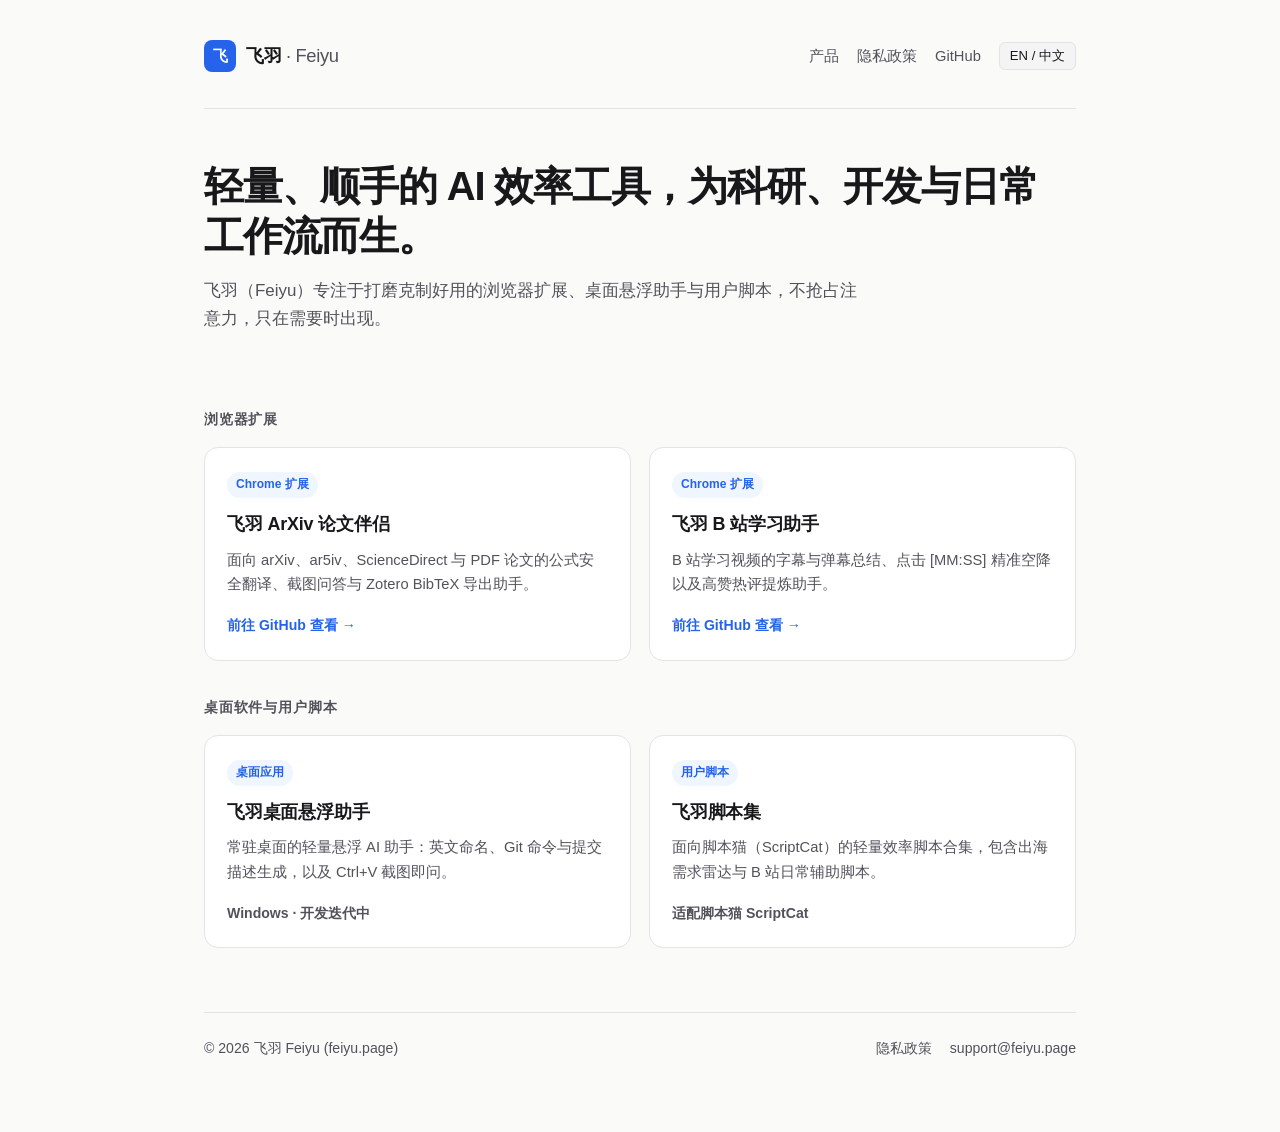
==== index.html @ f3a45995 "first commit" ====
<!DOCTYPE html>
<html lang="zh-CN">
<head>
  <meta charset="UTF-8" />
  <meta name="viewport" content="width=device-width, initial-scale=1.0" />
  <title>飞羽 Feiyu — 轻量 AI 效率工具、浏览器扩展与桌面助手</title>
  <meta name="description" content="飞羽（Feiyu）专注于构建轻量、顺手的浏览器扩展、用户脚本与桌面 AI 效率工具。" />
  <style>
    :root {
      --bg: #fafaf9;
      --surface: #ffffff;
      --text: #18181b;
      --muted: #52525b;
      --border: #e4e4e7;
      --accent: #2563eb;
      --accent-soft: #eff6ff;
      --tag-bg: #f4f4f5;
    }
    @media (prefers-color-scheme: dark) {
      :root {
        --bg: #09090b;
        --surface: #18181b;
        --text: #f4f4f5;
        --muted: #a1a1aa;
        --border: #27272a;
        --accent: #60a5fa;
        --accent-soft: #1e293b;
        --tag-bg: #27272a;
      }
    }
    * { box-sizing: border-box; margin: 0; padding: 0; }
    body {
      font-family: -apple-system, BlinkMacSystemFont, "Segoe UI", "PingFang SC", "Microsoft YaHei", sans-serif;
      background: var(--bg);
      color: var(--text);
      line-height: 1.65;
      -webkit-font-smoothing: antialiased;
    }
    .container {
      max-width: 920px;
      margin: 0 auto;
      padding: 40px 24px 72px;
    }
    header {
      display: flex;
      justify-content: space-between;
      align-items: center;
      padding-bottom: 36px;
      border-bottom: 1px solid var(--border);
    }
    .brand {
      display: flex;
      align-items: center;
      gap: 10px;
      font-weight: 700;
      font-size: 1.15rem;
      letter-spacing: -0.02em;
    }
    .brand-badge {
      display: inline-flex;
      align-items: center;
      justify-content: center;
      width: 32px;
      height: 32px;
      border-radius: 8px;
      background: var(--accent);
      color: #fff;
      font-size: 0.95rem;
    }
    nav {
      display: flex;
      align-items: center;
      gap: 18px;
      font-size: 0.92rem;
    }
    nav a {
      color: var(--muted);
      text-decoration: none;
    }
    nav a:hover { color: var(--text); }
    .lang-btn {
      background: var(--tag-bg);
      color: var(--text);
      border: 1px solid var(--border);
      border-radius: 6px;
      padding: 4px 10px;
      font-size: 0.82rem;
      cursor: pointer;
    }
    .hero {
      padding: 52px 0 40px;
    }
    .hero h1 {
      font-size: clamp(1.85rem, 4vw, 2.5rem);
      line-height: 1.25;
      letter-spacing: -0.03em;
      margin-bottom: 16px;
    }
    .hero p {
      font-size: 1.06rem;
      color: var(--muted);
      max-width: 660px;
    }
    .section-title {
      font-size: 0.85rem;
      letter-spacing: 0.06em;
      color: var(--muted);
      margin: 36px 0 16px;
      font-weight: 600;
    }
    .grid {
      display: grid;
      grid-template-columns: repeat(auto-fit, minmax(260px, 1fr));
      gap: 18px;
    }
    .card {
      background: var(--surface);
      border: 1px solid var(--border);
      border-radius: 14px;
      padding: 22px;
      display: flex;
      flex-direction: column;
      justify-content: space-between;
      transition: border-color 0.15s ease, transform 0.15s ease;
    }
    .card:hover {
      border-color: var(--accent);
      transform: translateY(-2px);
    }
    .tag {
      display: inline-block;
      font-size: 0.75rem;
      font-weight: 600;
      padding: 3px 9px;
      border-radius: 999px;
      background: var(--accent-soft);
      color: var(--accent);
      margin-bottom: 12px;
      width: fit-content;
    }
    .card h3 {
      font-size: 1.12rem;
      margin-bottom: 8px;
      letter-spacing: -0.01em;
    }
    .card p {
      font-size: 0.92rem;
      color: var(--muted);
      margin-bottom: 18px;
    }
    .card-link {
      font-size: 0.88rem;
      font-weight: 600;
      color: var(--accent);
      text-decoration: none;
    }
    .card-link:hover { text-decoration: underline; }
    footer {
      margin-top: 64px;
      padding-top: 24px;
      border-top: 1px solid var(--border);
      display: flex;
      flex-wrap: wrap;
      justify-content: space-between;
      gap: 12px;
      font-size: 0.88rem;
      color: var(--muted);
    }
    footer a {
      color: var(--muted);
      text-decoration: none;
    }
    footer a:hover { color: var(--text); }
    .footer-links { display: flex; gap: 18px; }
  </style>
</head>
<body>
  <div class="container">
    <header>
      <div class="brand">
        <span class="brand-badge">飞</span>
        <span>飞羽 <span style="font-weight:400; color:var(--muted);">· Feiyu</span></span>
      </div>
      <nav>
        <a href="#products" data-zh="产品" data-en="Products">产品</a>
        <a href="/privacy" data-zh="隐私政策" data-en="Privacy Policy">隐私政策</a>
        <a href="https://github.com/yangfei-c/feiyu-extensions" target="_blank" rel="noopener">GitHub</a>
        <button class="lang-btn" id="langToggle" type="button">EN / 中文</button>
      </nav>
    </header>

    <section class="hero">
      <h1 data-zh="轻量、顺手的 AI 效率工具，为科研、开发与日常工作流而生。"
          data-en="Lightweight AI tools built for focus, speed, and everyday workflows.">
        轻量、顺手的 AI 效率工具，为科研、开发与日常工作流而生。
      </h1>
      <p data-zh="飞羽（Feiyu）专注于打磨克制好用的浏览器扩展、桌面悬浮助手与用户脚本，不抢占注意力，只在需要时出现。"
         data-en="Feiyu builds practical browser extensions, desktop mini-copilots, and userscripts—designed to stay out of your way until the exact moment you need them.">
        飞羽（Feiyu）专注于打磨克制好用的浏览器扩展、桌面悬浮助手与用户脚本，不抢占注意力，只在需要时出现。
      </p>
    </section>

    <div id="products" class="section-title" data-zh="浏览器扩展" data-en="Browser Extensions">浏览器扩展</div>
    <div class="grid">
      <article class="card">
        <div>
          <span class="tag" data-zh="Chrome 扩展" data-en="Chrome Extension">Chrome 扩展</span>
          <h3 data-zh="飞羽 ArXiv 论文伴侣" data-en="Feiyu ArXiv Copilot">飞羽 ArXiv 论文伴侣</h3>
          <p data-zh="面向 arXiv、ar5iv、ScienceDirect 与 PDF 论文的公式安全翻译、截图问答与 Zotero BibTeX 导出助手。"
             data-en="Formula-safe translation, screenshot Q&amp;A, and Zotero BibTeX export for arXiv, ar5iv, ScienceDirect, and PDFs.">
            面向 arXiv、ar5iv、ScienceDirect 与 PDF 论文的公式安全翻译、截图问答与 Zotero BibTeX 导出助手。
          </p>
        </div>
        <a class="card-link" href="https://github.com/yangfei-c/feiyu-extensions" target="_blank" rel="noopener"
           data-zh="前往 GitHub 查看 →" data-en="View on GitHub →">前往 GitHub 查看 →</a>
      </article>

      <article class="card">
        <div>
          <span class="tag" data-zh="Chrome 扩展" data-en="Chrome Extension">Chrome 扩展</span>
          <h3 data-zh="飞羽 B 站学习助手" data-en="Feiyu Bilibili Copilot">飞羽 B 站学习助手</h3>
          <p data-zh="B 站学习视频的字幕与弹幕总结、点击 [MM:SS] 精准空降以及高赞热评提炼助手。"
             data-en="Instant subtitle &amp; danmaku summaries, clickable [MM:SS] timeline jumps, and hot comment highlights for Bilibili learning videos.">
            B 站学习视频的字幕与弹幕总结、点击 [MM:SS] 精准空降以及高赞热评提炼助手。
          </p>
        </div>
        <a class="card-link" href="https://github.com/yangfei-c/feiyu-extensions" target="_blank" rel="noopener"
           data-zh="前往 GitHub 查看 →" data-en="View on GitHub →">前往 GitHub 查看 →</a>
      </article>
    </div>

    <div class="section-title" data-zh="桌面软件与用户脚本" data-en="Desktop &amp; Userscripts">桌面软件与用户脚本</div>
    <div class="grid">
      <article class="card">
        <div>
          <span class="tag" data-zh="桌面应用" data-en="Desktop App">桌面应用</span>
          <h3 data-zh="飞羽桌面悬浮助手" data-en="Feiyu Desk Copilot">飞羽桌面悬浮助手</h3>
          <p data-zh="常驻桌面的轻量悬浮 AI 助手：英文命名、Git 命令与提交描述生成，以及 Ctrl+V 截图即问。"
             data-en="An always-on-top mini floating assistant for quick English naming, Git commands, commit messages, and Ctrl+V screenshot Q&amp;A.">
            常驻桌面的轻量悬浮 AI 助手：英文命名、Git 命令与提交描述生成，以及 Ctrl+V 截图即问。
          </p>
        </div>
        <span class="card-link" style="color:var(--muted);" data-zh="Windows · 开发迭代中" data-en="Windows · In active development">Windows · 开发迭代中</span>
      </article>

      <article class="card">
        <div>
          <span class="tag" data-zh="用户脚本" data-en="Userscripts">用户脚本</span>
          <h3 data-zh="飞羽脚本集" data-en="Feiyu Userscripts">飞羽脚本集</h3>
          <p data-zh="面向脚本猫（ScriptCat）的轻量效率脚本合集，包含出海需求雷达与 B 站日常辅助脚本。"
             data-en="Focused ScriptCat utilities including Feiyu Demand Radar for indie SaaS research and Bilibili daily helper scripts.">
            面向脚本猫（ScriptCat）的轻量效率脚本合集，包含出海需求雷达与 B 站日常辅助脚本。
          </p>
        </div>
        <span class="card-link" style="color:var(--muted);" data-zh="适配脚本猫 ScriptCat" data-en="ScriptCat Compatible">适配脚本猫 ScriptCat</span>
      </article>
    </div>

    <footer>
      <span>© 2026 飞羽 Feiyu (feiyu.page)</span>
      <div class="footer-links">
        <a href="/privacy" data-zh="隐私政策" data-en="Privacy Policy">隐私政策</a>
        <a href="mailto:support@feiyu.page">support@feiyu.page</a>
      </div>
    </footer>
  </div>

  <script>
    (function () {
      var btn = document.getElementById("langToggle");
      var lang = "zh";
      btn.addEventListener("click", function () {
        lang = lang === "zh" ? "en" : "zh";
        var els = document.querySelectorAll("[data-en][data-zh]");
        for (var i = 0; i < els.length; i++) {
          els[i].textContent = els[i].getAttribute("data-" + lang);
        }
      });
    })();
  </script>
</body>
</html>
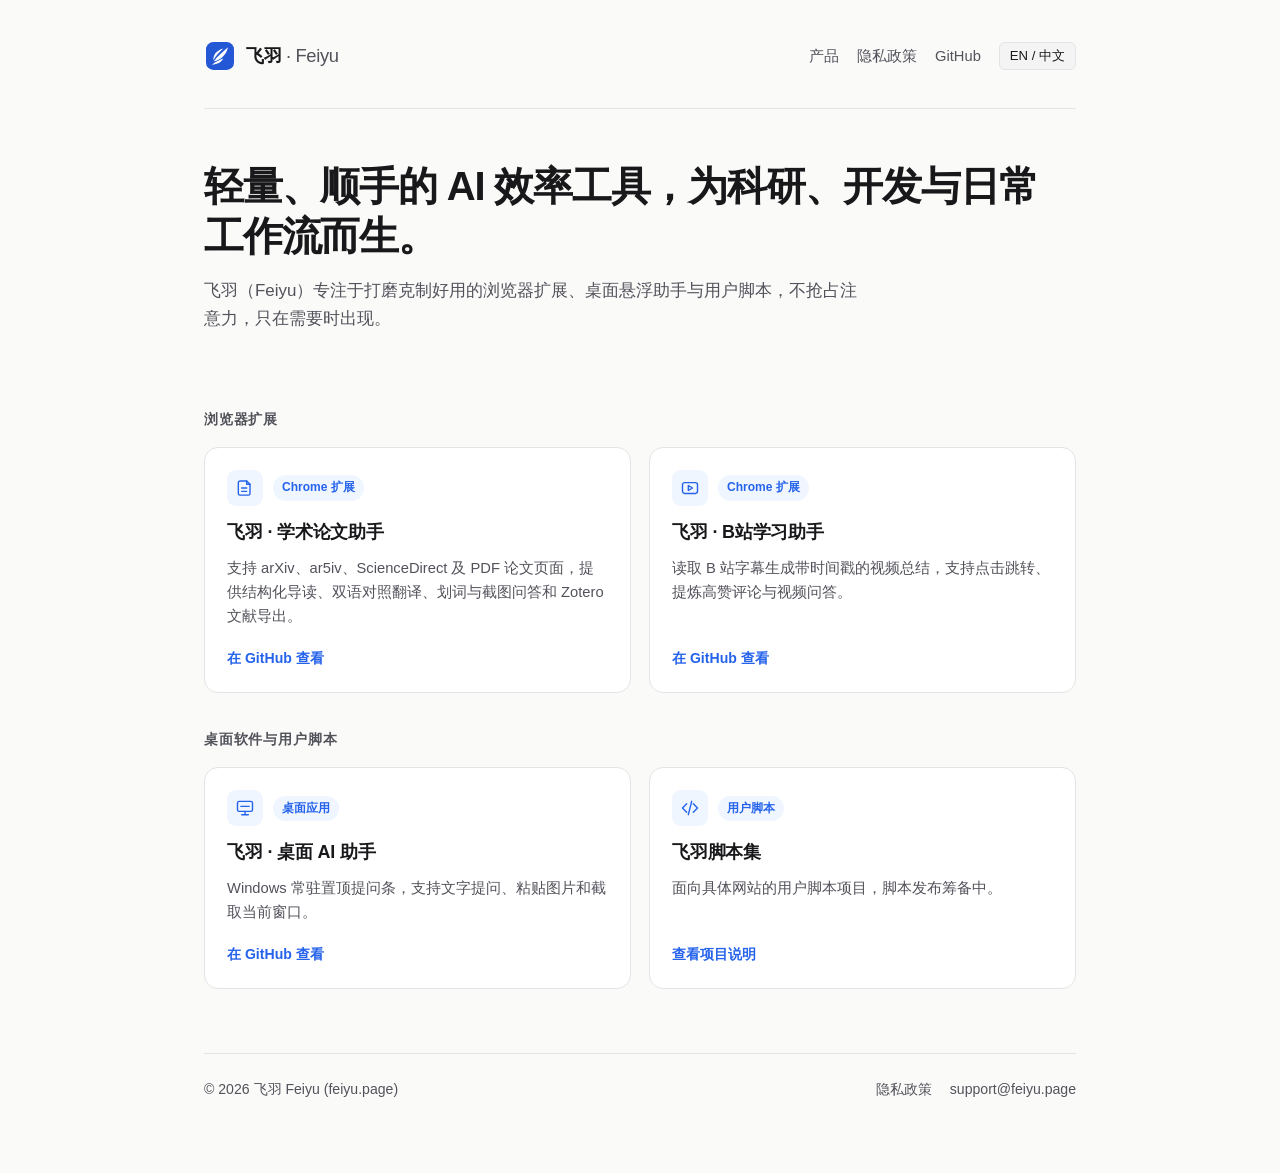
==== commit 80fa98a0: "feat: 更新飞羽官网图标与产品导航 新增适配浅色和深色标签页的羽翼图标和四个产品图标，统一产品名称与 GitHub 链接，保留静态站点与中英文切换。" ====
--- a/index.html
+++ b/index.html
@@ -3,6 +3,7 @@
 <head>
   <meta charset="UTF-8" />
   <meta name="viewport" content="width=device-width, initial-scale=1.0" />
+  <link rel="icon" type="image/svg+xml" href="/favicon.svg" />
   <title>飞羽 Feiyu — 轻量 AI 效率工具、浏览器扩展与桌面助手</title>
   <meta name="description" content="飞羽（Feiyu）专注于构建轻量、顺手的浏览器扩展、用户脚本与桌面 AI 效率工具。" />
   <style>
@@ -56,17 +57,7 @@
       font-size: 1.15rem;
       letter-spacing: -0.02em;
     }
-    .brand-badge {
-      display: inline-flex;
-      align-items: center;
-      justify-content: center;
-      width: 32px;
-      height: 32px;
-      border-radius: 8px;
-      background: var(--accent);
-      color: #fff;
-      font-size: 0.95rem;
-    }
+    .brand-icon { display: block; }
     nav {
       display: flex;
       align-items: center;
@@ -110,7 +101,7 @@
     }
     .grid {
       display: grid;
-      grid-template-columns: repeat(auto-fit, minmax(260px, 1fr));
+      grid-template-columns: repeat(auto-fit, minmax(min(100%, 260px), 1fr));
       gap: 18px;
     }
     .card {
@@ -126,6 +117,31 @@
     .card:hover {
       border-color: var(--accent);
       transform: translateY(-2px);
+    }
+    .card-meta {
+      display: flex;
+      align-items: center;
+      gap: 10px;
+      margin-bottom: 12px;
+    }
+    .card-icon {
+      display: grid;
+      place-items: center;
+      width: 36px;
+      height: 36px;
+      border-radius: 9px;
+      background: var(--accent-soft);
+      color: var(--accent);
+      flex: none;
+    }
+    .card-icon svg {
+      width: 20px;
+      height: 20px;
+      fill: none;
+      stroke: currentColor;
+      stroke-width: 1.7;
+      stroke-linecap: round;
+      stroke-linejoin: round;
     }
     .tag {
       display: inline-block;
@@ -135,8 +151,6 @@
       border-radius: 999px;
       background: var(--accent-soft);
       color: var(--accent);
-      margin-bottom: 12px;
-      width: fit-content;
     }
     .card h3 {
       font-size: 1.12rem;
@@ -171,20 +185,26 @@
       text-decoration: none;
     }
     footer a:hover { color: var(--text); }
-    .footer-links { display: flex; gap: 18px; }
+    .footer-links { display: flex; flex-wrap: wrap; gap: 12px 18px; }
+    @media (max-width: 600px) {
+      .container { padding: 28px 20px 48px; }
+      header { flex-wrap: wrap; gap: 16px; padding-bottom: 24px; }
+      nav { flex-wrap: wrap; gap: 12px 16px; }
+      .hero { padding: 36px 0 20px; }
+    }
   </style>
 </head>
 <body>
   <div class="container">
     <header>
       <div class="brand">
-        <span class="brand-badge">飞</span>
+        <img class="brand-icon" src="/favicon.svg" width="32" height="32" alt="" />
         <span>飞羽 <span style="font-weight:400; color:var(--muted);">· Feiyu</span></span>
       </div>
       <nav>
         <a href="#products" data-zh="产品" data-en="Products">产品</a>
         <a href="/privacy" data-zh="隐私政策" data-en="Privacy Policy">隐私政策</a>
-        <a href="https://github.com/yangfei-c/feiyu-extensions" target="_blank" rel="noopener">GitHub</a>
+        <a href="https://github.com/yangfei-c/feiyu-site" target="_blank" rel="noopener">GitHub</a>
         <button class="lang-btn" id="langToggle" type="button">EN / 中文</button>
       </nav>
     </header>
@@ -200,59 +220,92 @@
       </p>
     </section>
 
-    <div id="products" class="section-title" data-zh="浏览器扩展" data-en="Browser Extensions">浏览器扩展</div>
+    <h2 id="products" class="section-title" data-zh="浏览器扩展" data-en="Browser Extensions">浏览器扩展</h2>
     <div class="grid">
       <article class="card">
         <div>
-          <span class="tag" data-zh="Chrome 扩展" data-en="Chrome Extension">Chrome 扩展</span>
-          <h3 data-zh="飞羽 ArXiv 论文伴侣" data-en="Feiyu ArXiv Copilot">飞羽 ArXiv 论文伴侣</h3>
-          <p data-zh="面向 arXiv、ar5iv、ScienceDirect 与 PDF 论文的公式安全翻译、截图问答与 Zotero BibTeX 导出助手。"
-             data-en="Formula-safe translation, screenshot Q&amp;A, and Zotero BibTeX export for arXiv, ar5iv, ScienceDirect, and PDFs.">
-            面向 arXiv、ar5iv、ScienceDirect 与 PDF 论文的公式安全翻译、截图问答与 Zotero BibTeX 导出助手。
+          <div class="card-meta">
+            <span class="card-icon" aria-hidden="true">
+              <svg viewBox="0 0 24 24" focusable="false">
+                <path d="M6 3.5h8l4 4v11a2 2 0 0 1-2 2H6a2 2 0 0 1-2-2v-13a2 2 0 0 1 2-2Z" />
+                <path d="M14 3.5v4h4M8 12h6m-6 4h6" />
+              </svg>
+            </span>
+            <span class="tag" data-zh="Chrome 扩展" data-en="Chrome Extension">Chrome 扩展</span>
+          </div>
+          <h3 data-zh="飞羽 · 学术论文助手" data-en="Feiyu Paper Assistant">飞羽 · 学术论文助手</h3>
+          <p data-zh="支持 arXiv、ar5iv、ScienceDirect 及 PDF 论文页面，提供结构化导读、双语对照翻译、划词与截图问答和 Zotero 文献导出。"
+             data-en="Read papers on arXiv, ar5iv, ScienceDirect, and in PDF format with structured guides, bilingual translation, text and screenshot Q&amp;A, and BibTeX export for Zotero.">
+            支持 arXiv、ar5iv、ScienceDirect 及 PDF 论文页面，提供结构化导读、双语对照翻译、划词与截图问答和 Zotero 文献导出。
           </p>
         </div>
-        <a class="card-link" href="https://github.com/yangfei-c/feiyu-extensions" target="_blank" rel="noopener"
-           data-zh="前往 GitHub 查看 →" data-en="View on GitHub →">前往 GitHub 查看 →</a>
+        <a class="card-link" href="https://github.com/yangfei-c/feiyu-extensions/tree/main/feiyu-arxiv-copilot" target="_blank" rel="noopener"
+           data-zh="在 GitHub 查看" data-en="View on GitHub">在 GitHub 查看</a>
       </article>
 
       <article class="card">
         <div>
-          <span class="tag" data-zh="Chrome 扩展" data-en="Chrome Extension">Chrome 扩展</span>
-          <h3 data-zh="飞羽 B 站学习助手" data-en="Feiyu Bilibili Copilot">飞羽 B 站学习助手</h3>
-          <p data-zh="B 站学习视频的字幕与弹幕总结、点击 [MM:SS] 精准空降以及高赞热评提炼助手。"
-             data-en="Instant subtitle &amp; danmaku summaries, clickable [MM:SS] timeline jumps, and hot comment highlights for Bilibili learning videos.">
-            B 站学习视频的字幕与弹幕总结、点击 [MM:SS] 精准空降以及高赞热评提炼助手。
+          <div class="card-meta">
+            <span class="card-icon" aria-hidden="true">
+              <svg viewBox="0 0 24 24" focusable="false">
+                <rect x="3" y="5.5" width="18" height="13" rx="2.5" />
+                <path d="m10 9 5 3-5 3V9Z" />
+              </svg>
+            </span>
+            <span class="tag" data-zh="Chrome 扩展" data-en="Chrome Extension">Chrome 扩展</span>
+          </div>
+          <h3 data-zh="飞羽 · B站学习助手" data-en="Feiyu Bilibili Study Assistant">飞羽 · B站学习助手</h3>
+          <p data-zh="读取 B 站字幕生成带时间戳的视频总结，支持点击跳转、提炼高赞评论与视频问答。"
+             data-en="Summarize Bilibili videos from subtitles, jump to clickable timestamps, highlight top comments, and ask questions about the video.">
+            读取 B 站字幕生成带时间戳的视频总结，支持点击跳转、提炼高赞评论与视频问答。
           </p>
         </div>
-        <a class="card-link" href="https://github.com/yangfei-c/feiyu-extensions" target="_blank" rel="noopener"
-           data-zh="前往 GitHub 查看 →" data-en="View on GitHub →">前往 GitHub 查看 →</a>
+        <a class="card-link" href="https://github.com/yangfei-c/feiyu-extensions/tree/main/feiyu-bilibili-copilot" target="_blank" rel="noopener"
+           data-zh="在 GitHub 查看" data-en="View on GitHub">在 GitHub 查看</a>
       </article>
     </div>
 
-    <div class="section-title" data-zh="桌面软件与用户脚本" data-en="Desktop &amp; Userscripts">桌面软件与用户脚本</div>
+    <h2 class="section-title" data-zh="桌面软件与用户脚本" data-en="Desktop &amp; Userscripts">桌面软件与用户脚本</h2>
     <div class="grid">
       <article class="card">
         <div>
-          <span class="tag" data-zh="桌面应用" data-en="Desktop App">桌面应用</span>
-          <h3 data-zh="飞羽桌面悬浮助手" data-en="Feiyu Desk Copilot">飞羽桌面悬浮助手</h3>
-          <p data-zh="常驻桌面的轻量悬浮 AI 助手：英文命名、Git 命令与提交描述生成，以及 Ctrl+V 截图即问。"
-             data-en="An always-on-top mini floating assistant for quick English naming, Git commands, commit messages, and Ctrl+V screenshot Q&amp;A.">
-            常驻桌面的轻量悬浮 AI 助手：英文命名、Git 命令与提交描述生成，以及 Ctrl+V 截图即问。
+          <div class="card-meta">
+            <span class="card-icon" aria-hidden="true">
+              <svg viewBox="0 0 24 24" focusable="false">
+                <rect x="3" y="4" width="18" height="12" rx="2" />
+                <path d="M8 20h8m-4-4v4M7 10h10" />
+              </svg>
+            </span>
+            <span class="tag" data-zh="桌面应用" data-en="Desktop App">桌面应用</span>
+          </div>
+          <h3 data-zh="飞羽 · 桌面 AI 助手" data-en="Feiyu Desktop AI Assistant">飞羽 · 桌面 AI 助手</h3>
+          <p data-zh="Windows 常驻置顶提问条，支持文字提问、粘贴图片和截取当前窗口。"
+             data-en="An always-on-top Windows prompt bar for text questions, pasted images, and window screenshots.">
+            Windows 常驻置顶提问条，支持文字提问、粘贴图片和截取当前窗口。
           </p>
         </div>
-        <span class="card-link" style="color:var(--muted);" data-zh="Windows · 开发迭代中" data-en="Windows · In active development">Windows · 开发迭代中</span>
+        <a class="card-link" href="https://github.com/yangfei-c/feiyu-desktop" target="_blank" rel="noopener"
+           data-zh="在 GitHub 查看" data-en="View on GitHub">在 GitHub 查看</a>
       </article>
 
       <article class="card">
         <div>
-          <span class="tag" data-zh="用户脚本" data-en="Userscripts">用户脚本</span>
+          <div class="card-meta">
+            <span class="card-icon" aria-hidden="true">
+              <svg viewBox="0 0 24 24" focusable="false">
+                <path d="m8 7-5 5 5 5m8-10 5 5-5 5m-2-13-4 16" />
+              </svg>
+            </span>
+            <span class="tag" data-zh="用户脚本" data-en="Userscripts">用户脚本</span>
+          </div>
           <h3 data-zh="飞羽脚本集" data-en="Feiyu Userscripts">飞羽脚本集</h3>
-          <p data-zh="面向脚本猫（ScriptCat）的轻量效率脚本合集，包含出海需求雷达与 B 站日常辅助脚本。"
-             data-en="Focused ScriptCat utilities including Feiyu Demand Radar for indie SaaS research and Bilibili daily helper scripts.">
-            面向脚本猫（ScriptCat）的轻量效率脚本合集，包含出海需求雷达与 B 站日常辅助脚本。
+          <p data-zh="面向具体网站的用户脚本项目，脚本发布筹备中。"
+             data-en="A userscript project for site-specific utilities. Scripts are in preparation.">
+            面向具体网站的用户脚本项目，脚本发布筹备中。
           </p>
         </div>
-        <span class="card-link" style="color:var(--muted);" data-zh="适配脚本猫 ScriptCat" data-en="ScriptCat Compatible">适配脚本猫 ScriptCat</span>
+        <a class="card-link" href="https://github.com/yangfei-c/feiyu-userscripts" target="_blank" rel="noopener"
+           data-zh="查看项目说明" data-en="View project overview">查看项目说明</a>
       </article>
     </div>
 
@@ -271,6 +324,7 @@
       var lang = "zh";
       btn.addEventListener("click", function () {
         lang = lang === "zh" ? "en" : "zh";
+        document.documentElement.lang = lang === "zh" ? "zh-CN" : "en";
         var els = document.querySelectorAll("[data-en][data-zh]");
         for (var i = 0; i < els.length; i++) {
           els[i].textContent = els[i].getAttribute("data-" + lang);
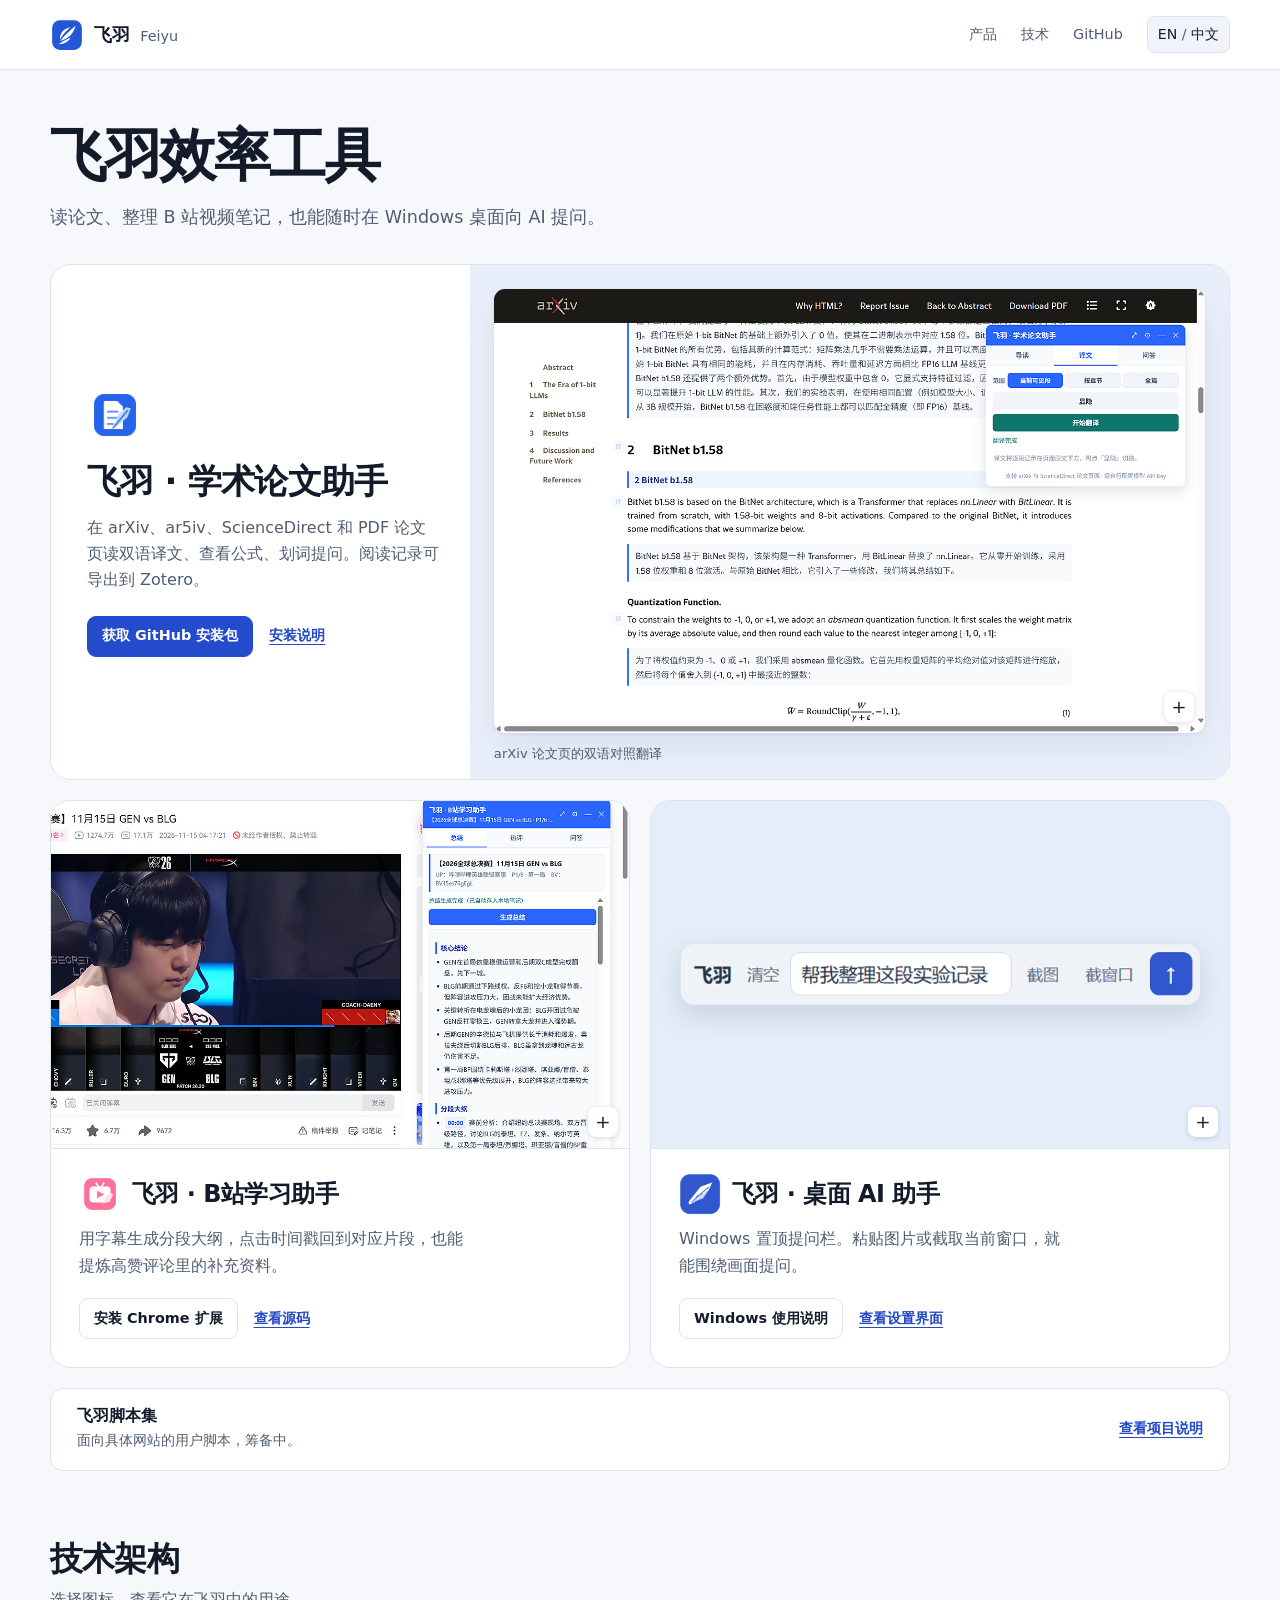
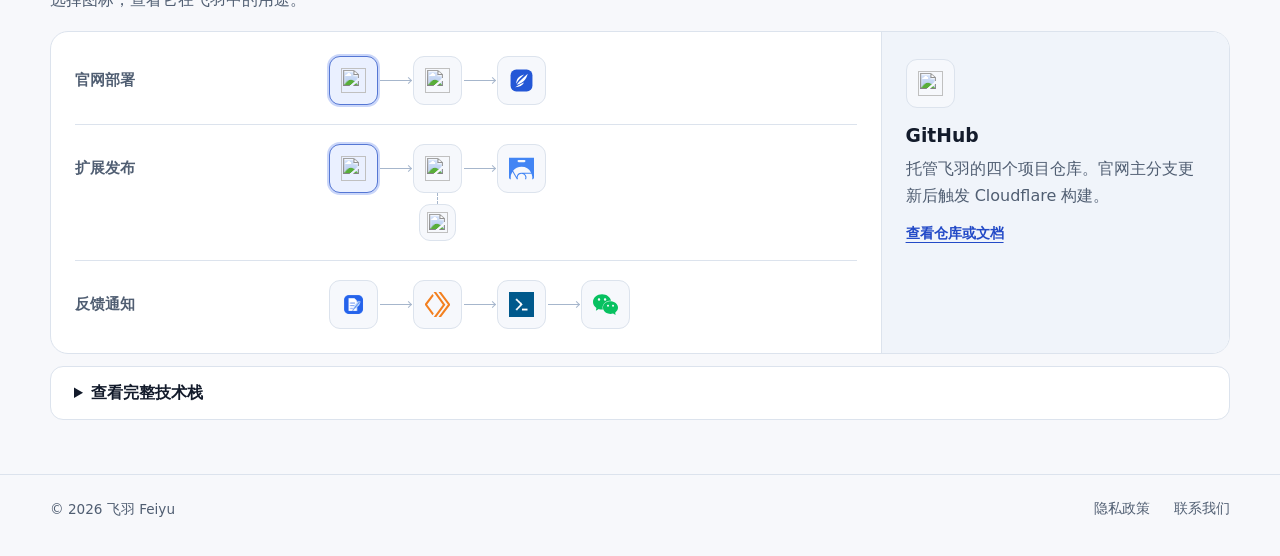
==== commit cfdbce65: "feat: 重设计飞羽首页与互动技术图 以真实产品图标与实拍截图展示论文、B 站和桌面助手，提供大图预览及核实后的安装与项目入口。用品牌图标交代官网部署、扩展发布和反馈通知，并保留中英切换及深浅色适配" ====
--- a/index.html
+++ b/index.html
@@ -1,336 +1,184 @@
-<!DOCTYPE html>
+<!doctype html>
 <html lang="zh-CN">
 <head>
-  <meta charset="UTF-8" />
-  <meta name="viewport" content="width=device-width, initial-scale=1.0" />
-  <link rel="icon" type="image/svg+xml" href="/favicon.svg" />
-  <title>飞羽 Feiyu — 轻量 AI 效率工具、浏览器扩展与桌面助手</title>
-  <meta name="description" content="飞羽（Feiyu）专注于构建轻量、顺手的浏览器扩展、用户脚本与桌面 AI 效率工具。" />
-  <style>
-    :root {
-      --bg: #fafaf9;
-      --surface: #ffffff;
-      --text: #18181b;
-      --muted: #52525b;
-      --border: #e4e4e7;
-      --accent: #2563eb;
-      --accent-soft: #eff6ff;
-      --tag-bg: #f4f4f5;
-    }
-    @media (prefers-color-scheme: dark) {
-      :root {
-        --bg: #09090b;
-        --surface: #18181b;
-        --text: #f4f4f5;
-        --muted: #a1a1aa;
-        --border: #27272a;
-        --accent: #60a5fa;
-        --accent-soft: #1e293b;
-        --tag-bg: #27272a;
-      }
-    }
-    * { box-sizing: border-box; margin: 0; padding: 0; }
-    body {
-      font-family: -apple-system, BlinkMacSystemFont, "Segoe UI", "PingFang SC", "Microsoft YaHei", sans-serif;
-      background: var(--bg);
-      color: var(--text);
-      line-height: 1.65;
-      -webkit-font-smoothing: antialiased;
-    }
-    .container {
-      max-width: 920px;
-      margin: 0 auto;
-      padding: 40px 24px 72px;
-    }
-    header {
-      display: flex;
-      justify-content: space-between;
-      align-items: center;
-      padding-bottom: 36px;
-      border-bottom: 1px solid var(--border);
-    }
-    .brand {
-      display: flex;
-      align-items: center;
-      gap: 10px;
-      font-weight: 700;
-      font-size: 1.15rem;
-      letter-spacing: -0.02em;
-    }
-    .brand-icon { display: block; }
-    nav {
-      display: flex;
-      align-items: center;
-      gap: 18px;
-      font-size: 0.92rem;
-    }
-    nav a {
-      color: var(--muted);
-      text-decoration: none;
-    }
-    nav a:hover { color: var(--text); }
-    .lang-btn {
-      background: var(--tag-bg);
-      color: var(--text);
-      border: 1px solid var(--border);
-      border-radius: 6px;
-      padding: 4px 10px;
-      font-size: 0.82rem;
-      cursor: pointer;
-    }
-    .hero {
-      padding: 52px 0 40px;
-    }
-    .hero h1 {
-      font-size: clamp(1.85rem, 4vw, 2.5rem);
-      line-height: 1.25;
-      letter-spacing: -0.03em;
-      margin-bottom: 16px;
-    }
-    .hero p {
-      font-size: 1.06rem;
-      color: var(--muted);
-      max-width: 660px;
-    }
-    .section-title {
-      font-size: 0.85rem;
-      letter-spacing: 0.06em;
-      color: var(--muted);
-      margin: 36px 0 16px;
-      font-weight: 600;
-    }
-    .grid {
-      display: grid;
-      grid-template-columns: repeat(auto-fit, minmax(min(100%, 260px), 1fr));
-      gap: 18px;
-    }
-    .card {
-      background: var(--surface);
-      border: 1px solid var(--border);
-      border-radius: 14px;
-      padding: 22px;
-      display: flex;
-      flex-direction: column;
-      justify-content: space-between;
-      transition: border-color 0.15s ease, transform 0.15s ease;
-    }
-    .card:hover {
-      border-color: var(--accent);
-      transform: translateY(-2px);
-    }
-    .card-meta {
-      display: flex;
-      align-items: center;
-      gap: 10px;
-      margin-bottom: 12px;
-    }
-    .card-icon {
-      display: grid;
-      place-items: center;
-      width: 36px;
-      height: 36px;
-      border-radius: 9px;
-      background: var(--accent-soft);
-      color: var(--accent);
-      flex: none;
-    }
-    .card-icon svg {
-      width: 20px;
-      height: 20px;
-      fill: none;
-      stroke: currentColor;
-      stroke-width: 1.7;
-      stroke-linecap: round;
-      stroke-linejoin: round;
-    }
-    .tag {
-      display: inline-block;
-      font-size: 0.75rem;
-      font-weight: 600;
-      padding: 3px 9px;
-      border-radius: 999px;
-      background: var(--accent-soft);
-      color: var(--accent);
-    }
-    .card h3 {
-      font-size: 1.12rem;
-      margin-bottom: 8px;
-      letter-spacing: -0.01em;
-    }
-    .card p {
-      font-size: 0.92rem;
-      color: var(--muted);
-      margin-bottom: 18px;
-    }
-    .card-link {
-      font-size: 0.88rem;
-      font-weight: 600;
-      color: var(--accent);
-      text-decoration: none;
-    }
-    .card-link:hover { text-decoration: underline; }
-    footer {
-      margin-top: 64px;
-      padding-top: 24px;
-      border-top: 1px solid var(--border);
-      display: flex;
-      flex-wrap: wrap;
-      justify-content: space-between;
-      gap: 12px;
-      font-size: 0.88rem;
-      color: var(--muted);
-    }
-    footer a {
-      color: var(--muted);
-      text-decoration: none;
-    }
-    footer a:hover { color: var(--text); }
-    .footer-links { display: flex; flex-wrap: wrap; gap: 12px 18px; }
-    @media (max-width: 600px) {
-      .container { padding: 28px 20px 48px; }
-      header { flex-wrap: wrap; gap: 16px; padding-bottom: 24px; }
-      nav { flex-wrap: wrap; gap: 12px 16px; }
-      .hero { padding: 36px 0 20px; }
-    }
-  </style>
+  <meta charset="utf-8">
+  <meta name="viewport" content="width=device-width, initial-scale=1">
+  <meta name="description" content="飞羽为论文阅读、B 站学习和 Windows 桌面提供轻量 AI 工具。">
+  <link rel="icon" type="image/svg+xml" href="/favicon.svg">
+  <link rel="stylesheet" href="/site.css">
+  <script src="/site.js" defer></script>
+  <title>飞羽 Feiyu · 论文阅读、B 站学习与桌面 AI 助手</title>
 </head>
 <body>
-  <div class="container">
-    <header>
-      <div class="brand">
-        <img class="brand-icon" src="/favicon.svg" width="32" height="32" alt="" />
-        <span>飞羽 <span style="font-weight:400; color:var(--muted);">· Feiyu</span></span>
-      </div>
-      <nav>
-        <a href="#products" data-zh="产品" data-en="Products">产品</a>
-        <a href="/privacy" data-zh="隐私政策" data-en="Privacy Policy">隐私政策</a>
-        <a href="https://github.com/yangfei-c/feiyu-site" target="_blank" rel="noopener">GitHub</a>
-        <button class="lang-btn" id="langToggle" type="button">EN / 中文</button>
+  <header class="site-header">
+    <div class="shell header-inner">
+      <a class="brand" href="/" aria-label="飞羽 Feiyu">
+        <img src="/favicon.svg" width="34" height="34" alt="">
+        <span>飞羽 <span class="brand-latin">Feiyu</span></span>
+      </a>
+      <nav aria-label="主导航" data-en-label="Main navigation">
+        <a href="#products" data-en="Products">产品</a>
+        <a href="#technology" data-en="Technology">技术</a>
+        <a class="header-github" href="https://github.com/yangfei-c/feiyu-site">GitHub</a>
+        <button class="language" type="button" id="language" aria-label="Switch to English" hidden>EN <span aria-hidden="true">/</span> 中文</button>
       </nav>
-    </header>
+    </div>
+  </header>
 
-    <section class="hero">
-      <h1 data-zh="轻量、顺手的 AI 效率工具，为科研、开发与日常工作流而生。"
-          data-en="Lightweight AI tools built for focus, speed, and everyday workflows.">
-        轻量、顺手的 AI 效率工具，为科研、开发与日常工作流而生。
-      </h1>
-      <p data-zh="飞羽（Feiyu）专注于打磨克制好用的浏览器扩展、桌面悬浮助手与用户脚本，不抢占注意力，只在需要时出现。"
-         data-en="Feiyu builds practical browser extensions, desktop mini-copilots, and userscripts—designed to stay out of your way until the exact moment you need them.">
-        飞羽（Feiyu）专注于打磨克制好用的浏览器扩展、桌面悬浮助手与用户脚本，不抢占注意力，只在需要时出现。
-      </p>
+  <main class="shell">
+    <section class="intro" aria-labelledby="hero-title">
+      <h1 id="hero-title" data-en="Feiyu productivity tools">飞羽效率工具</h1>
+      <p data-en="Read papers, take notes on Bilibili, and ask AI from your Windows desktop.">读论文、整理 B 站视频笔记，也能随时在 Windows 桌面向 AI 提问。</p>
     </section>
 
-    <h2 id="products" class="section-title" data-zh="浏览器扩展" data-en="Browser Extensions">浏览器扩展</h2>
-    <div class="grid">
-      <article class="card">
-        <div>
-          <div class="card-meta">
-            <span class="card-icon" aria-hidden="true">
-              <svg viewBox="0 0 24 24" focusable="false">
-                <path d="M6 3.5h8l4 4v11a2 2 0 0 1-2 2H6a2 2 0 0 1-2-2v-13a2 2 0 0 1 2-2Z" />
-                <path d="M14 3.5v4h4M8 12h6m-6 4h6" />
-              </svg>
-            </span>
-            <span class="tag" data-zh="Chrome 扩展" data-en="Chrome Extension">Chrome 扩展</span>
+    <section class="products" id="products" aria-label="飞羽产品" data-en-label="Feiyu products">
+      <article class="product featured">
+        <div class="product-copy">
+          <img class="product-icon" src="/assets/products/paper-icon.png" width="56" height="56" alt="">
+          <h2 data-en="Feiyu Paper Assistant">飞羽 · 学术论文助手</h2>
+          <p data-en="Read papers on arXiv, ar5iv, and ScienceDirect with bilingual text, intact equations, and an AI side panel. Export references to Zotero.">在 arXiv、ar5iv、ScienceDirect 和 PDF 论文页读双语译文、查看公式、划词提问。阅读记录可导出到 Zotero。</p>
+          <div class="actions">
+            <a class="button button-primary" href="https://github.com/yangfei-c/feiyu-extensions/releases/tag/v2.3.0" data-en="Get the GitHub release">获取 GitHub 安装包</a>
+            <a class="text-link" href="https://github.com/yangfei-c/feiyu-extensions/tree/main/feiyu-arxiv-copilot#本地手动安装" data-en="Installation guide">安装说明</a>
           </div>
-          <h3 data-zh="飞羽 · 学术论文助手" data-en="Feiyu Paper Assistant">飞羽 · 学术论文助手</h3>
-          <p data-zh="支持 arXiv、ar5iv、ScienceDirect 及 PDF 论文页面，提供结构化导读、双语对照翻译、划词与截图问答和 Zotero 文献导出。"
-             data-en="Read papers on arXiv, ar5iv, ScienceDirect, and in PDF format with structured guides, bilingual translation, text and screenshot Q&amp;A, and BibTeX export for Zotero.">
-            支持 arXiv、ar5iv、ScienceDirect 及 PDF 论文页面，提供结构化导读、双语对照翻译、划词与截图问答和 Zotero 文献导出。
-          </p>
         </div>
-        <a class="card-link" href="https://github.com/yangfei-c/feiyu-extensions/tree/main/feiyu-arxiv-copilot" target="_blank" rel="noopener"
-           data-zh="在 GitHub 查看" data-en="View on GitHub">在 GitHub 查看</a>
+        <figure class="featured-demo">
+          <a class="preview paper-preview" href="/assets/products/paper-translation.jpg" data-preview="paper" aria-label="放大论文双语翻译截图" data-en-label="Enlarge the bilingual paper screenshot">
+            <img src="/assets/products/paper-translation.jpg" width="1280" height="800" fetchpriority="high" alt="arXiv 论文中的英文原文、中文译文、公式和飞羽论文助手侧栏" data-en-alt="English text, Chinese translation, equations, and the Feiyu panel on an arXiv paper">
+            <span class="zoom" aria-hidden="true">+</span>
+          </a>
+          <figcaption data-en="Bilingual translation on an arXiv paper">arXiv 论文页的双语对照翻译</figcaption>
+        </figure>
       </article>
 
-      <article class="card">
+      <div class="product-grid">
+        <article class="product secondary">
+          <a class="preview video-preview" href="/assets/products/bilibili-summary.jpg" data-preview="video" aria-label="放大 B 站视频总结截图" data-en-label="Enlarge the Bilibili video summary screenshot">
+            <img src="/assets/products/bilibili-summary.jpg" width="1280" height="800" loading="lazy" alt="B 站视频旁的飞羽总结面板，显示核心结论和带时间戳的分段大纲" data-en-alt="Feiyu beside a Bilibili video, showing key takeaways and a timestamped outline">
+            <span class="zoom" aria-hidden="true">+</span>
+          </a>
+          <div class="product-copy">
+            <div class="product-heading">
+              <img class="product-icon" src="/assets/products/bilibili-icon.png" width="42" height="42" alt="">
+              <h2 data-en="Feiyu Bilibili Study Assistant">飞羽 · B站学习助手</h2>
+            </div>
+            <p data-en="Summarize video subtitles, jump to moments by timestamp, and find useful notes in top comments.">用字幕生成分段大纲，点击时间戳回到对应片段，也能提炼高赞评论里的补充资料。</p>
+            <div class="actions">
+              <a class="button" href="https://chromewebstore.google.com/detail/jechfdjofhjjkofiekmdhnkjjkcnjgge" data-en="Add to Chrome">安装 Chrome 扩展</a>
+              <a class="text-link" href="https://github.com/yangfei-c/feiyu-extensions/tree/main/feiyu-bilibili-copilot" data-en="Source code">查看源码</a>
+            </div>
+          </div>
+        </article>
+
+        <article class="product secondary">
+          <a class="preview desktop-preview" href="/assets/products/desktop-composer.png" data-preview="desktop" aria-label="放大桌面悬浮提问栏截图" data-en-label="Enlarge the desktop prompt bar screenshot">
+            <img src="/assets/products/desktop-composer.png" width="685" height="83" loading="lazy" alt="飞羽桌面悬浮提问栏，显示提问输入框、截图与截窗口按钮" data-en-alt="Feiyu floating prompt bar with a question field and screenshot controls">
+            <span class="zoom" aria-hidden="true">+</span>
+          </a>
+          <div class="product-copy">
+            <div class="product-heading">
+              <img class="product-icon" src="/assets/products/desktop-icon.png" width="42" height="42" alt="">
+              <h2 data-en="Feiyu Desktop AI Assistant">飞羽 · 桌面 AI 助手</h2>
+            </div>
+            <p data-en="An always-on-top Windows prompt bar. Paste an image or capture the current window to ask about it.">Windows 置顶提问栏。粘贴图片或截取当前窗口，就能围绕画面提问。</p>
+            <div class="actions">
+              <a class="button" href="https://github.com/yangfei-c/feiyu-desktop#启动和打包" data-en="Windows setup">Windows 使用说明</a>
+              <a class="text-link" href="/assets/products/desktop-settings.png" data-preview="settings" data-en="View settings">查看设置界面</a>
+            </div>
+          </div>
+        </article>
+      </div>
+
+      <article class="script-note">
         <div>
-          <div class="card-meta">
-            <span class="card-icon" aria-hidden="true">
-              <svg viewBox="0 0 24 24" focusable="false">
-                <rect x="3" y="5.5" width="18" height="13" rx="2.5" />
-                <path d="m10 9 5 3-5 3V9Z" />
-              </svg>
-            </span>
-            <span class="tag" data-zh="Chrome 扩展" data-en="Chrome Extension">Chrome 扩展</span>
+          <h2 data-en="Feiyu Userscripts">飞羽脚本集</h2>
+          <p data-en="Site-specific utilities in preparation.">面向具体网站的用户脚本，筹备中。</p>
+        </div>
+        <a class="text-link" href="https://github.com/yangfei-c/feiyu-userscripts" data-en="Project overview">查看项目说明</a>
+      </article>
+    </section>
+
+    <section class="technology" id="technology" aria-labelledby="technology-title">
+      <div class="section-heading">
+        <h2 id="technology-title" data-en="Technical architecture">技术架构</h2>
+        <p data-en="Select a logo to see its role in Feiyu.">选择图标，查看它在飞羽中的用途。</p>
+      </div>
+
+      <div class="architecture">
+        <div class="flows">
+          <!-- Brand marks are stored locally. Simple Icons, Devicon and official artwork sources are listed in assets/credits.txt. -->
+          <div class="flow-row">
+            <h3 data-en="Website deployment">官网部署</h3>
+            <div class="flow-track" data-flow="website"></div>
           </div>
-          <h3 data-zh="飞羽 · B站学习助手" data-en="Feiyu Bilibili Study Assistant">飞羽 · B站学习助手</h3>
-          <p data-zh="读取 B 站字幕生成带时间戳的视频总结，支持点击跳转、提炼高赞评论与视频问答。"
-             data-en="Summarize Bilibili videos from subtitles, jump to clickable timestamps, highlight top comments, and ask questions about the video.">
-            读取 B 站字幕生成带时间戳的视频总结，支持点击跳转、提炼高赞评论与视频问答。
-          </p>
+          <div class="flow-row">
+            <h3 data-en="Extension publishing">扩展发布</h3>
+            <div class="flow-track" data-flow="extension"></div>
+          </div>
+          <div class="flow-row">
+            <h3 data-en="Feedback delivery">反馈通知</h3>
+            <div class="flow-track" data-flow="feedback"></div>
+          </div>
         </div>
-        <a class="card-link" href="https://github.com/yangfei-c/feiyu-extensions/tree/main/feiyu-bilibili-copilot" target="_blank" rel="noopener"
-           data-zh="在 GitHub 查看" data-en="View on GitHub">在 GitHub 查看</a>
-      </article>
+
+        <aside class="node-detail" id="node-detail" aria-live="polite" aria-atomic="true">
+          <div class="detail-icon"><img id="detailIcon" src="/assets/brands/github.svg" width="27" height="27" alt=""></div>
+          <h3 id="detailName">GitHub</h3>
+          <p id="detailText">托管飞羽的四个项目仓库。官网主分支更新后触发 Cloudflare 构建。</p>
+          <a class="text-link" id="detailLink" href="https://github.com/yangfei-c/feiyu-site" data-en="View repository or docs">查看仓库或文档</a>
+        </aside>
+      </div>
+
+      <details class="stack">
+        <summary data-en="See the full technology stack">查看完整技术栈</summary>
+        <div class="stack-grid">
+          <div>
+            <h3 data-en="Domain and verification">域名与验证</h3>
+            <div class="tool-track" data-flow="domain"></div>
+            <p data-en="Name.com registers feiyu.page. Cloudflare handles DNS, HTTPS and static hosting. Google Search Console verifies ownership through a DNS TXT record.">Name.com 注册域名。Cloudflare 提供 DNS、HTTPS 和静态托管。Google Search Console 通过 DNS TXT 记录验证所有权。</p>
+          </div>
+          <div>
+            <h3 data-en="Local development">本地研发</h3>
+            <div class="tool-track" data-flow="tools"></div>
+            <p data-en="VS Code, Node.js, and Git run the local workspace. DeepSeek Harness (dsh) and dsh-cost-meter, Playwright MCP, Gemini Pro, and Codex support development and testing.">VS Code、Node.js 和 Git 支撑本地工作区。DeepSeek Harness（dsh）与 dsh-cost-meter、Playwright MCP、Gemini Pro 和 Codex 用于开发、调研与调试。</p>
+          </div>
+          <div>
+            <h3 data-en="Products and models">产品与模型</h3>
+            <div class="tool-track" data-flow="runtime"></div>
+            <p data-en="The website uses plain HTML, CSS, and JavaScript. The browser extensions use Manifest V3. Electron and electron-builder power the Windows utility. The tools support DeepSeek and configurable model endpoints.">官网使用原生 HTML、CSS 和 JS。扩展采用 Manifest V3。桌面助手由 Electron 和 electron-builder 支撑。AI 工具支持 DeepSeek 与可配置模型接口。</p>
+          </div>
+          <div>
+            <h3 data-en="Browser extension release">扩展发布配置</h3>
+            <p data-en="dorny/paths-filter detects changes. GitHub Actions runs node --check and validates Manifest V3 before chrome-webstore-upload-cli submits the package. The Chrome Web Store API uses Google Cloud OAuth 2.0 authorization.">GitHub Actions 用 dorny/paths-filter 检测变更，执行 node --check 和 MV3 校验，再由 chrome-webstore-upload-cli 提交。Chrome Web Store API 使用 Google Cloud OAuth 2.0 授权。</p>
+          </div>
+          <div>
+            <h3 data-en="Userscript plans">脚本筹备方向</h3>
+            <p data-en="Planned work includes ScriptCat, GM_xmlhttpRequest, local state via GM_getValue, and data from Hacker News, GitHub Issues, and Reddit RSS.">筹备方向包括 ScriptCat、GM_xmlhttpRequest、GM_getValue 状态存储，以及 Hacker News、GitHub Issues 和 Reddit RSS 数据源。</p>
+          </div>
+        </div>
+      </details>
+      <noscript><p class="no-js">启用 JavaScript 可查看技术图和中英切换。</p></noscript>
+    </section>
+  </main>
+
+  <footer class="site-footer">
+    <div class="shell footer-inner">
+      <span>© 2026 飞羽 Feiyu</span>
+      <div>
+        <a href="/privacy" data-en="Privacy policy">隐私政策</a>
+        <a href="mailto:support@feiyu.page" data-en="Contact">联系我们</a>
+      </div>
     </div>
+  </footer>
 
-    <h2 class="section-title" data-zh="桌面软件与用户脚本" data-en="Desktop &amp; Userscripts">桌面软件与用户脚本</h2>
-    <div class="grid">
-      <article class="card">
-        <div>
-          <div class="card-meta">
-            <span class="card-icon" aria-hidden="true">
-              <svg viewBox="0 0 24 24" focusable="false">
-                <rect x="3" y="4" width="18" height="12" rx="2" />
-                <path d="M8 20h8m-4-4v4M7 10h10" />
-              </svg>
-            </span>
-            <span class="tag" data-zh="桌面应用" data-en="Desktop App">桌面应用</span>
-          </div>
-          <h3 data-zh="飞羽 · 桌面 AI 助手" data-en="Feiyu Desktop AI Assistant">飞羽 · 桌面 AI 助手</h3>
-          <p data-zh="Windows 常驻置顶提问条，支持文字提问、粘贴图片和截取当前窗口。"
-             data-en="An always-on-top Windows prompt bar for text questions, pasted images, and window screenshots.">
-            Windows 常驻置顶提问条，支持文字提问、粘贴图片和截取当前窗口。
-          </p>
-        </div>
-        <a class="card-link" href="https://github.com/yangfei-c/feiyu-desktop" target="_blank" rel="noopener"
-           data-zh="在 GitHub 查看" data-en="View on GitHub">在 GitHub 查看</a>
-      </article>
-
-      <article class="card">
-        <div>
-          <div class="card-meta">
-            <span class="card-icon" aria-hidden="true">
-              <svg viewBox="0 0 24 24" focusable="false">
-                <path d="m8 7-5 5 5 5m8-10 5 5-5 5m-2-13-4 16" />
-              </svg>
-            </span>
-            <span class="tag" data-zh="用户脚本" data-en="Userscripts">用户脚本</span>
-          </div>
-          <h3 data-zh="飞羽脚本集" data-en="Feiyu Userscripts">飞羽脚本集</h3>
-          <p data-zh="面向具体网站的用户脚本项目，脚本发布筹备中。"
-             data-en="A userscript project for site-specific utilities. Scripts are in preparation.">
-            面向具体网站的用户脚本项目，脚本发布筹备中。
-          </p>
-        </div>
-        <a class="card-link" href="https://github.com/yangfei-c/feiyu-userscripts" target="_blank" rel="noopener"
-           data-zh="查看项目说明" data-en="View project overview">查看项目说明</a>
-      </article>
-    </div>
-
-    <footer>
-      <span>© 2026 飞羽 Feiyu (feiyu.page)</span>
-      <div class="footer-links">
-        <a href="/privacy" data-zh="隐私政策" data-en="Privacy Policy">隐私政策</a>
-        <a href="mailto:support@feiyu.page">support@feiyu.page</a>
-      </div>
-    </footer>
-  </div>
-
-  <script>
-    (function () {
-      var btn = document.getElementById("langToggle");
-      var lang = "zh";
-      btn.addEventListener("click", function () {
-        lang = lang === "zh" ? "en" : "zh";
-        document.documentElement.lang = lang === "zh" ? "zh-CN" : "en";
-        var els = document.querySelectorAll("[data-en][data-zh]");
-        for (var i = 0; i < els.length; i++) {
-          els[i].textContent = els[i].getAttribute("data-" + lang);
-        }
-      });
-    })();
-  </script>
+  <dialog id="previewDialog" aria-labelledby="previewCaption">
+    <figure class="lightbox">
+      <form method="dialog">
+        <button class="close-preview" type="submit" aria-label="关闭截图" data-en-label="Close screenshot">×</button>
+      </form>
+      <img id="previewImage" src="/assets/products/paper-translation.jpg" loading="lazy" alt="">
+      <figcaption id="previewCaption"></figcaption>
+    </figure>
+  </dialog>
 </body>
-</html>+</html>
--- a/site.css
+++ b/site.css
@@ -0,0 +1,378 @@
+:root {
+  color-scheme: light;
+  --page: #f7f8fb;
+  --surface: #fff;
+  --ink: #131b2b;
+  --muted: #505e72;
+  --line: #dce3ed;
+  --soft: #f0f4fa;
+  --blue: #234ac7;
+  --button: #244bcb;
+  --accent-quiet: #e9efff;
+  --focus: #2d60ef;
+  --paper: #e9effa;
+  --video: #f5e6ed;
+  --desktop: #e4edf9;
+  --track: #a6b6cc;
+  --white: #fff;
+  --shadow: 0 14px 36px #18345b13, 0 1px 3px #18345b16;
+}
+@media (prefers-color-scheme: dark) {
+  :root {
+    color-scheme: dark;
+    --page: #11151d;
+    --surface: #191f2a;
+    --ink: #f0f4fa;
+    --muted: #b5c2d5;
+    --line: #343e50;
+    --soft: #202b3c;
+    --blue: #a8bdff;
+    --button: #3257ce;
+    --accent-quiet: #26375e;
+    --focus: #9bb4ff;
+    --paper: #252f47;
+    --video: #332739;
+    --desktop: #25344d;
+    --track: #72849f;
+    --shadow: 0 14px 36px #080a1470, 0 1px 3px #0004;
+  }
+}
+* { box-sizing: border-box; }
+html { scroll-padding-top: 24px; }
+body {
+  margin: 0;
+  background: var(--page);
+  color: var(--ink);
+  font: 1rem/1.65 system-ui, "PingFang SC", "Microsoft YaHei", sans-serif;
+  -webkit-font-smoothing: antialiased;
+}
+h1, h2, h3, p, figure { margin: 0; }
+h1, h2, h3 { line-height: 1.25; }
+p { color: var(--muted); }
+a { color: var(--blue); }
+button { font: inherit; }
+a:focus-visible, button:focus-visible, summary:focus-visible {
+  outline: 3px solid var(--focus);
+  outline-offset: 4px;
+}
+.shell { width: min(100% - 64px, 1180px); margin-inline: auto; }
+
+.site-header {
+  border-bottom: 1px solid var(--line);
+  background: var(--surface);
+}
+.header-inner, .footer-inner { display: flex; justify-content: space-between; align-items: center; gap: 20px; }
+.header-inner { min-height: 69px; }
+.brand {
+  display: inline-flex;
+  gap: 10px;
+  align-items: center;
+  color: var(--ink);
+  text-decoration: none;
+  font-size: 1.12rem;
+  font-weight: 720;
+  white-space: nowrap;
+}
+.brand img { display: block; }
+.brand-latin { color: var(--muted); font-weight: 500; font-size: 0.9rem; margin-inline-start: 4px; }
+nav, .footer-inner > div { display: flex; align-items: center; gap: 24px; }
+nav a, .footer-inner a { color: var(--muted); text-decoration: none; font-size: 0.9rem; }
+nav a:hover, .footer-inner a:hover { color: var(--ink); text-decoration: underline; text-underline-offset: 3px; }
+.language {
+  background: var(--soft);
+  color: var(--ink);
+  border: 1px solid var(--line);
+  border-radius: 8px;
+  padding: 6px 10px;
+  font-size: 0.88rem;
+  cursor: pointer;
+  white-space: nowrap;
+}
+.language span { color: var(--muted); }
+
+.intro { padding-block: 50px 32px; }
+.intro h1 {
+  font-size: clamp(2.15rem, 4.7vw, 3.55rem);
+  font-weight: 760;
+  letter-spacing: -0.04em;
+}
+.intro p { margin-top: 12px; font-size: clamp(0.97rem, 1.5vw, 1.1rem); }
+.products { display: grid; gap: 20px; }
+.product {
+  border: 1px solid var(--line);
+  border-radius: 20px;
+  background: var(--surface);
+  min-width: 0;
+}
+.featured { display: grid; grid-template-columns: minmax(255px, 0.8fr) minmax(0, 1.45fr); }
+.product-copy { padding: 24px 28px 28px; }
+.featured .product-copy {
+  align-self: center;
+  padding: 36px 28px 36px 36px;
+}
+.product-icon { display: block; flex: none; border-radius: 11px; object-fit: contain; }
+.featured .product-icon { margin-bottom: 18px; }
+.product h2 { font-size: clamp(1.26rem, 2vw, 1.5rem); font-weight: 740; letter-spacing: -0.022em; }
+.featured h2 { font-size: clamp(1.5rem, 2.75vw, 2.12rem); }
+.product p { margin-top: 11px; max-width: 38ch; }
+.actions { display: flex; flex-wrap: wrap; align-items: center; gap: 10px 16px; margin-top: 22px; }
+.button {
+  display: inline-flex;
+  align-items: center;
+  min-height: 41px;
+  padding: 7px 14px;
+  border: 1px solid var(--line);
+  border-radius: 9px;
+  color: var(--ink);
+  background: var(--surface);
+  text-decoration: none;
+  font-size: 0.9rem;
+  font-weight: 650;
+}
+.button:hover { background: var(--soft); }
+.button-primary { color: var(--white); background: var(--button); border-color: var(--button); }
+.button-primary:hover { background: var(--button); filter: brightness(1.12); }
+.text-link {
+  color: var(--blue);
+  font-size: 0.9rem;
+  font-weight: 650;
+  text-decoration-thickness: 1px;
+  text-underline-offset: 4px;
+}
+.featured-demo {
+  min-width: 0;
+  padding: 24px 24px 14px;
+  background: var(--paper);
+  border-start-end-radius: 19px;
+  border-end-end-radius: 19px;
+}
+.featured-demo figcaption { margin-top: 10px; color: var(--muted); font-size: 0.82rem; }
+.preview {
+  display: block;
+  position: relative;
+  overflow: hidden;
+  text-decoration: none;
+  isolation: isolate;
+}
+.paper-preview { border-radius: 11px; box-shadow: var(--shadow); }
+.paper-preview img { display: block; width: 100%; height: auto; }
+.zoom {
+  display: grid;
+  place-items: center;
+  position: absolute;
+  inset: auto 11px 11px auto;
+  width: 30px;
+  height: 30px;
+  border-radius: 8px;
+  color: #17233b;
+  background: #fff;
+  box-shadow: 0 1px 5px #1828462c;
+  font-size: 1.15rem;
+  line-height: 1;
+}
+.preview:hover .zoom { background: #eaf0ff; }
+.product-grid { display: grid; grid-template-columns: repeat(2, minmax(0, 1fr)); gap: 20px; }
+.secondary { display: flex; flex-direction: column; }
+.secondary .product-copy { display: flex; flex: 1; flex-direction: column; align-items: flex-start; }
+.secondary .actions { margin-top: auto; padding-top: 19px; }
+.product-heading { display: flex; align-items: center; gap: 11px; }
+.secondary .preview {
+  aspect-ratio: 1.66;
+  border-start-start-radius: 19px;
+  border-start-end-radius: 19px;
+  border-bottom: 1px solid var(--line);
+}
+.video-preview { background: var(--video); }
+.video-preview img {
+  display: block;
+  position: absolute;
+  width: 116%;
+  height: auto;
+  right: 0;
+  top: -10%;
+}
+.desktop-preview { display: grid; align-items: center; justify-items: center; background: var(--desktop); }
+.desktop-preview img { display: block; width: 90%; height: auto; filter: drop-shadow(0 10px 13px #14284624); }
+.script-note {
+  display: flex;
+  align-items: center;
+  justify-content: space-between;
+  gap: 12px 20px;
+  padding: 17px 26px;
+  border: 1px solid var(--line);
+  border-radius: 13px;
+  background: var(--surface);
+}
+.script-note h2 { font-size: 1rem; }
+.script-note p { font-size: 0.89rem; margin-top: 3px; }
+
+.technology { margin-top: 68px; }
+.section-heading { margin-bottom: 18px; }
+.section-heading h2 { font-size: clamp(1.52rem, 2.8vw, 2.05rem); letter-spacing: -0.025em; }
+.section-heading p { margin-top: 7px; }
+.architecture {
+  display: grid;
+  grid-template-columns: minmax(0, 1fr) minmax(210px, 0.42fr);
+  border: 1px solid var(--line);
+  border-radius: 18px;
+  background: var(--surface);
+}
+.flows { min-width: 0; padding: 5px 24px; }
+.flow-row {
+  display: grid;
+  grid-template-columns: minmax(100px, 0.46fr) minmax(0, 1fr);
+  align-items: start;
+  gap: 12px;
+  padding-block: 19px;
+}
+.flow-row + .flow-row { border-top: 1px solid var(--line); }
+.flow-row h3 { padding-top: 15px; color: var(--muted); font-size: 0.91rem; font-weight: 650; }
+.flow-track { display: flex; align-items: flex-start; --tile: 49px; --connector: 31px; }
+.flow-step, .flow-branch { display: flex; flex: none; align-items: center; flex-direction: column; }
+.flow-branch { align-self: center; --tile: 37px; }
+.flow-branch::before {
+  content: "";
+  height: 11px;
+  display: block;
+  border-left: 1px dashed var(--track);
+}
+.connector {
+  display: block;
+  flex: 0 1 var(--connector);
+  height: 1px;
+  margin: calc(var(--tile) / 2) 2px 0;
+  position: relative;
+  background: var(--track);
+}
+.connector::after {
+  content: "";
+  display: block;
+  width: 4px;
+  height: 4px;
+  transform: rotate(45deg);
+  border-top: 1px solid var(--track);
+  border-right: 1px solid var(--track);
+  position: absolute;
+  right: 0;
+  top: -2px;
+}
+.tech-node, .detail-icon {
+  display: grid;
+  place-items: center;
+  width: var(--tile, 49px);
+  height: var(--tile, 49px);
+  flex: none;
+  background: #f6f8fc;
+  border: 1px solid #dce3ed;
+  border-radius: 11px;
+}
+.tech-node { padding: 0; cursor: pointer; }
+.tech-node img, .detail-icon img { display: block; object-fit: contain; width: 25px; height: 25px; }
+.flow-branch .tech-node img { width: 21px; height: 21px; }
+.tech-node:hover, .tech-node[aria-pressed="true"] { border-color: #5577d4; background: #eaf0ff; }
+.tech-node[aria-pressed="true"] { box-shadow: 0 0 0 2px #6285ee55; }
+.node-detail {
+  background: var(--soft);
+  border-start-end-radius: 17px;
+  border-end-end-radius: 17px;
+  border-inline-start: 1px solid var(--line);
+  padding: 27px 24px;
+}
+.detail-icon { margin-bottom: 16px; }
+.node-detail h3 { font-size: 1.17rem; }
+.node-detail p { margin-top: 9px; }
+.node-detail a:not([hidden]) { display: inline-block; margin-top: 13px; }
+.stack {
+  margin-top: 12px;
+  border: 1px solid var(--line);
+  border-radius: 13px;
+  background: var(--surface);
+  padding-inline: 23px;
+}
+.stack summary { padding-block: 13px; font-weight: 650; cursor: pointer; width: fit-content; }
+.stack-grid { display: grid; grid-template-columns: repeat(2, minmax(0, 1fr)); gap: 21px 30px; padding: 6px 0 23px; }
+.stack-grid h3 { font-size: 0.96rem; margin-bottom: 6px; }
+.stack-grid p { font-size: 0.9rem; }
+.tool-track { display: flex; flex-wrap: wrap; gap: 7px; --tile: 37px; margin-bottom: 8px; }
+.tool-track img { width: 20px; height: 20px; }
+.no-js { margin-top: 10px; }
+
+.site-footer { margin-top: 54px; border-top: 1px solid var(--line); }
+.footer-inner { padding-block: 22px 35px; color: var(--muted); font-size: 0.85rem; }
+
+dialog {
+  max-width: min(94vw, 1350px);
+  max-height: 93svh;
+  padding: 0;
+  border: 1px solid var(--line);
+  border-radius: 15px;
+  background: var(--surface);
+  color: var(--ink);
+  box-shadow: 0 18px 80px #0005;
+}
+dialog::backdrop { background: #0b132abd; }
+.lightbox { padding: 14px; position: relative; }
+.lightbox form { position: absolute; top: 22px; right: 22px; }
+.close-preview {
+  background: #fff;
+  color: #17233b;
+  height: 35px;
+  width: 35px;
+  border: 1px solid #c9d3e4;
+  border-radius: 9px;
+  box-shadow: 0 1px 6px #0003;
+  font-size: 1.45rem;
+  line-height: 0.9;
+  cursor: pointer;
+}
+.lightbox > img {
+  display: block;
+  max-width: 100%;
+  max-height: 78svh;
+  width: auto;
+  height: auto;
+  object-fit: contain;
+  margin-inline: auto;
+}
+.lightbox figcaption { margin: 8px 4px 0; color: var(--muted); font-size: 0.88rem; }
+
+@media (max-width: 890px) {
+  .shell { width: min(100% - 44px, 1180px); }
+  .featured .product-copy { padding: 27px 22px; }
+  .featured-demo { align-content: center; padding: 16px; }
+  .flow-row { grid-template-columns: 1fr; gap: 9px; padding-block: 15px; }
+  .flow-row h3 { padding: 0; }
+}
+@media (max-width: 670px) {
+  .shell { width: calc(100% - 32px); }
+  .header-inner { min-height: 59px; gap: 10px; }
+  nav { gap: 13px; }
+  nav a, .language { font-size: 0.82rem; }
+  .header-github, .brand-latin { display: none; }
+  .intro { padding-block: 33px 21px; }
+  .intro p { margin-top: 8px; }
+  .featured, .product-grid { grid-template-columns: 1fr; }
+  .products, .product-grid { gap: 14px; }
+  .featured .product-copy, .product-copy { padding: 22px; }
+  .featured .product-icon { width: 46px; height: 46px; margin-bottom: 12px; }
+  .actions { margin-top: 16px; }
+  .featured-demo { border-start-end-radius: 0; border-end-start-radius: 19px; padding: 13px; }
+  .script-note { padding: 15px 17px; flex-wrap: wrap; }
+  .technology { margin-top: 42px; }
+  .architecture, .stack-grid { grid-template-columns: 1fr; }
+  .flows { padding-inline: 16px; }
+  .flow-track { --connector: 24px; }
+  .node-detail { border-inline-start: 0; border-top: 1px solid var(--line); border-start-end-radius: 0; border-end-start-radius: 17px; padding: 17px 18px; }
+  .detail-icon { float: left; margin: 0 11px 6px 0; --tile: 34px; }
+  .detail-icon img { width: 21px; height: 21px; }
+  .node-detail p { clear: both; }
+  .stack { padding-inline: 16px; }
+  .site-footer { margin-top: 36px; }
+  .footer-inner { flex-wrap: wrap; padding-block: 18px 25px; }
+}
+@media (max-width: 350px) {
+  .flow-track { --tile: 40px; --connector: 15px; }
+  .header-inner { flex-wrap: wrap; padding-block: 9px; }
+  nav { gap: 9px; flex-wrap: wrap; }
+  .brand { gap: 4px; }
+}
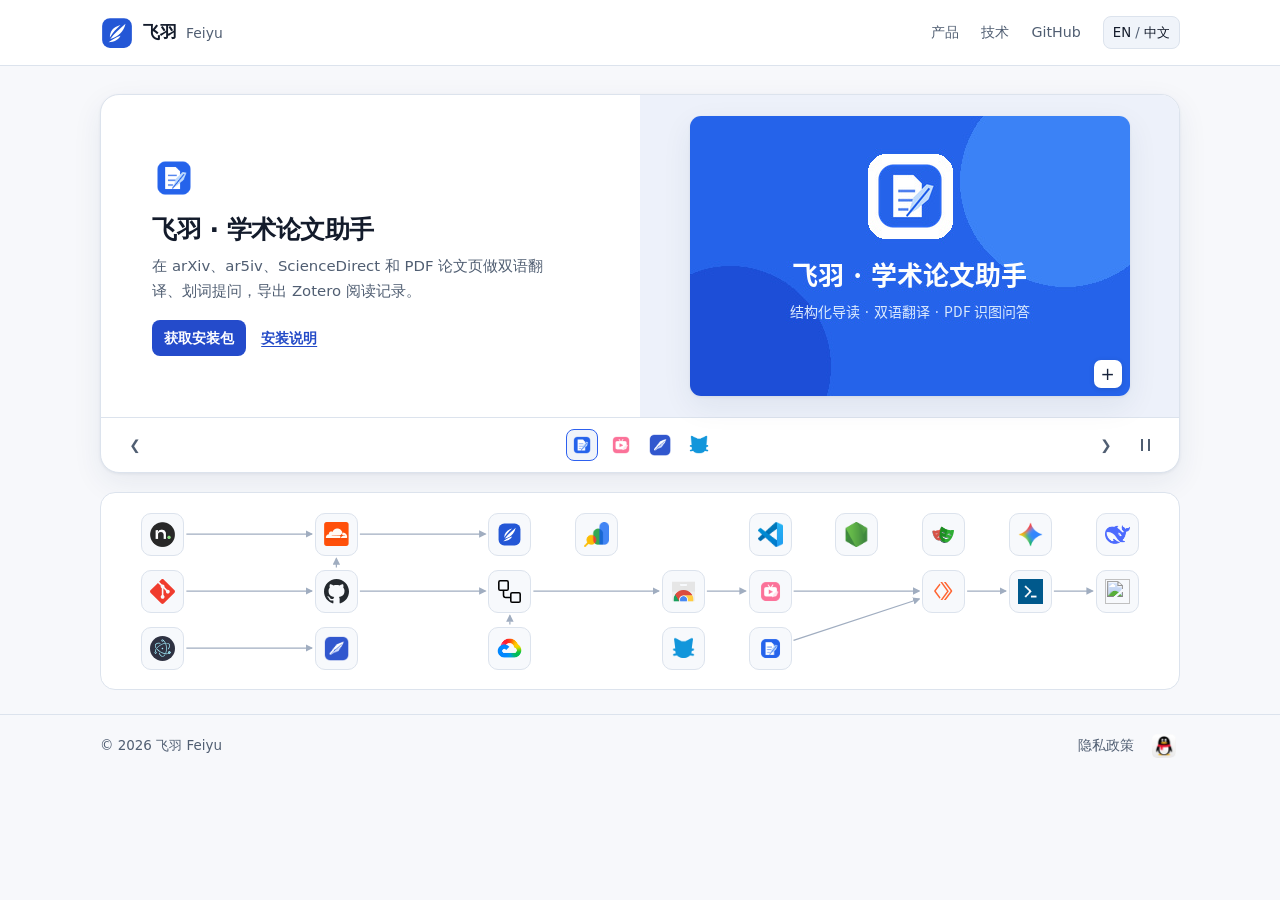
==== commit e4dd162a: "feat: 精简官网并加入产品轮播 移除首页介绍区，使用官方产品宣传图和轮播集中展示四个产品。将技术图合并为悬停提示的官方图标网络，新增脚本猫与 QQ 入口，并让安装链接在新标签打开。" ====
--- a/index.html
+++ b/index.html
@@ -7,7 +7,7 @@
   <link rel="icon" type="image/svg+xml" href="/favicon.svg">
   <link rel="stylesheet" href="/site.css">
   <script src="/site.js" defer></script>
-  <title>飞羽 Feiyu · 论文阅读、B 站学习与桌面 AI 助手</title>
+  <title>飞羽 Feiyu</title>
 </head>
 <body>
   <header class="site-header">
@@ -19,145 +19,102 @@
       <nav aria-label="主导航" data-en-label="Main navigation">
         <a href="#products" data-en="Products">产品</a>
         <a href="#technology" data-en="Technology">技术</a>
-        <a class="header-github" href="https://github.com/yangfei-c/feiyu-site">GitHub</a>
+        <a class="header-github" href="https://github.com/yangfei-c/feiyu-site" target="_blank" rel="noopener">GitHub</a>
         <button class="language" type="button" id="language" aria-label="Switch to English" hidden>EN <span aria-hidden="true">/</span> 中文</button>
       </nav>
     </div>
   </header>
 
   <main class="shell">
-    <section class="intro" aria-labelledby="hero-title">
-      <h1 id="hero-title" data-en="Feiyu productivity tools">飞羽效率工具</h1>
-      <p data-en="Read papers, take notes on Bilibili, and ask AI from your Windows desktop.">读论文、整理 B 站视频笔记，也能随时在 Windows 桌面向 AI 提问。</p>
+    <h1 class="sr-only" data-en="Feiyu">飞羽</h1>
+    <section class="products" id="products" aria-label="飞羽产品" data-en-label="Feiyu products">
+      <div class="slide-stage" id="slideStage">
+      <article class="slide" id="slide-paper" aria-labelledby="title-paper">
+        <div class="product-copy">
+          <img class="product-icon" src="/assets/products/paper-icon.png" width="44" height="44" alt="">
+          <h2 id="title-paper" data-en="Feiyu Paper Assistant">飞羽 · 学术论文助手</h2>
+          <p data-en="Translate and ask questions on arXiv, ar5iv, ScienceDirect, and PDF papers. Export reading records to Zotero.">在 arXiv、ar5iv、ScienceDirect 和 PDF 论文页做双语翻译、划词提问，导出 Zotero 阅读记录。</p>
+          <div class="actions">
+            <a class="button" href="https://github.com/yangfei-c/feiyu-extensions/releases/tag/v2.3.0" target="_blank" rel="noopener" data-en="Get the installer">获取安装包</a>
+            <a class="text-link" href="https://github.com/yangfei-c/feiyu-extensions/tree/main/feiyu-arxiv-copilot#本地手动安装" target="_blank" rel="noopener" data-en="Installation guide">安装说明</a>
+          </div>
+        </div>
+        <div class="slide-media paper-media">
+          <a class="preview" href="/assets/products/paper-translation.jpg" data-preview data-caption="双语翻译运行截图" data-en-caption="Bilingual translation in use" aria-label="双语翻译运行截图" data-en-label="Bilingual translation in use">
+            <img src="/assets/products/paper-promo.jpg" width="440" height="280" fetchpriority="high" alt="飞羽学术论文助手宣传图" data-en-alt="Feiyu Paper Assistant promotional artwork">
+            <span class="zoom" aria-hidden="true">+</span>
+          </a>
+        </div>
+      </article>
+      <article class="slide" id="slide-video" aria-labelledby="title-video" hidden>
+        <div class="product-copy">
+          <img class="product-icon" src="/assets/products/bilibili-icon.png" width="44" height="44" alt="">
+          <h2 id="title-video" data-en="Feiyu Bilibili Study Assistant">飞羽 · B站学习助手</h2>
+          <p data-en="Summarize subtitles, jump by timestamp, and find useful notes in top comments.">用字幕生成视频大纲，点击时间戳跳转，提炼高赞评论里的补充资料。</p>
+          <div class="actions">
+            <a class="button" href="https://chromewebstore.google.com/detail/jechfdjofhjjkofiekmdhnkjjkcnjgge" target="_blank" rel="noopener" data-en="Add to Chrome">安装 Chrome 扩展</a>
+            <a class="text-link" href="https://github.com/yangfei-c/feiyu-extensions/tree/main/feiyu-bilibili-copilot" target="_blank" rel="noopener" data-en="Source code">查看源码</a>
+          </div>
+        </div>
+        <div class="slide-media video-media">
+          <a class="preview" href="/assets/products/bilibili-summary.jpg" data-preview data-caption="B 站视频总结运行截图" data-en-caption="Bilibili summary in use" aria-label="B 站视频总结运行截图" data-en-label="Bilibili summary in use">
+            <img src="/assets/products/bilibili-summary.jpg" width="1280" height="800" loading="lazy" alt="飞羽在 B 站视频旁展示带时间戳的总结" data-en-alt="A timestamped Feiyu summary beside a Bilibili video">
+            <span class="zoom" aria-hidden="true">+</span>
+          </a>
+        </div>
+      </article>
+      <article class="slide" id="slide-desktop" aria-labelledby="title-desktop" hidden>
+        <div class="product-copy">
+          <img class="product-icon" src="/assets/products/desktop-icon.png" width="44" height="44" alt="">
+          <h2 id="title-desktop" data-en="Feiyu Desktop AI Assistant">飞羽 · 桌面 AI 助手</h2>
+          <p data-en="Ask from a floating Windows prompt bar. Paste an image or capture the current window.">在 Windows 置顶悬浮栏里提问。粘贴图片或截取当前窗口，即可围绕画面提问。</p>
+          <div class="actions">
+            <a class="button" href="https://github.com/yangfei-c/feiyu-desktop#启动和打包" target="_blank" rel="noopener" data-en="Windows setup">Windows 使用说明</a>
+            <a class="text-link" href="/assets/products/desktop-settings.png" data-preview data-caption="桌面助手设置" data-en-caption="Feiyu Desktop settings" data-en="View settings">查看设置</a>
+          </div>
+        </div>
+        <div class="slide-media desktop-media">
+          <a class="preview" href="/assets/products/desktop-composer.png" data-preview data-caption="Windows 桌面悬浮提问栏" data-en-caption="Floating prompt bar on Windows" aria-label="Windows 桌面悬浮提问栏" data-en-label="Floating prompt bar on Windows">
+            <img src="/assets/products/desktop-composer.png" width="685" height="83" loading="lazy" alt="飞羽 Windows 悬浮提问栏" data-en-alt="Feiyu floating prompt bar on Windows">
+            <span class="zoom" aria-hidden="true">+</span>
+          </a>
+        </div>
+      </article>
+      <article class="slide" id="slide-scripts" aria-labelledby="title-scripts" hidden>
+        <div class="product-copy">
+          <img class="product-icon" src="/assets/official/scriptcat.png" width="44" height="44" alt="">
+          <h2 id="title-scripts" data-en="Feiyu Userscripts">飞羽脚本集</h2>
+          <p data-en="Find and install Feiyu userscripts through ScriptCat.">飞羽的用户脚本通过脚本猫浏览和安装。</p>
+          <div class="actions">
+            <a class="button" href="https://scriptcat.org/zh-CN" target="_blank" rel="noopener" data-en="Open ScriptCat">前往脚本猫</a>
+            <a class="text-link" href="https://github.com/yangfei-c/feiyu-userscripts" target="_blank" rel="noopener" data-en="Project overview">项目说明</a>
+          </div>
+        </div>
+        <div class="slide-media scripts-media">
+          <img src="/assets/official/scriptcat.png" width="128" height="128" loading="lazy" alt="ScriptCat 脚本猫图标" data-en-alt="ScriptCat logo">
+        </div>
+      </article>
+      </div>
+      <div class="carousel-controls" id="carouselControls" hidden>
+        <button class="control arrow" type="button" id="previous" aria-label="上一个产品" data-en-label="Previous product"><span aria-hidden="true">❮</span></button>
+        <div class="picker" aria-label="选择产品" data-en-label="Choose a product">
+          <button class="control pick" type="button" data-slide="paper" aria-controls="slide-paper" aria-pressed="false" aria-label="飞羽 · 学术论文助手" data-en-label="Feiyu Paper Assistant"><img src="/assets/products/paper-icon.png" width="22" height="22" alt=""></button>
+          <button class="control pick" type="button" data-slide="video" aria-controls="slide-video" aria-pressed="false" aria-label="飞羽 · B站学习助手" data-en-label="Feiyu Bilibili Study Assistant"><img src="/assets/products/bilibili-icon.png" width="22" height="22" alt=""></button>
+          <button class="control pick" type="button" data-slide="desktop" aria-controls="slide-desktop" aria-pressed="false" aria-label="飞羽 · 桌面 AI 助手" data-en-label="Feiyu Desktop AI Assistant"><img src="/assets/products/desktop-icon.png" width="22" height="22" alt=""></button>
+          <button class="control pick" type="button" data-slide="scripts" aria-controls="slide-scripts" aria-pressed="false" aria-label="飞羽脚本集" data-en-label="Feiyu Userscripts"><img src="/assets/official/scriptcat.png" width="22" height="22" alt=""></button>
+        </div>
+        <div class="carousel-end">
+          <button class="control arrow" type="button" id="next" aria-label="下一个产品" data-en-label="Next product"><span aria-hidden="true">❯</span></button>
+          <button class="control rotation" type="button" id="rotation" aria-label="暂停自动切换"><span aria-hidden="true"></span></button>
+        </div>
+      </div>
+      <p class="sr-only" id="carouselStatus" aria-live="polite"></p>
     </section>
 
-    <section class="products" id="products" aria-label="飞羽产品" data-en-label="Feiyu products">
-      <article class="product featured">
-        <div class="product-copy">
-          <img class="product-icon" src="/assets/products/paper-icon.png" width="56" height="56" alt="">
-          <h2 data-en="Feiyu Paper Assistant">飞羽 · 学术论文助手</h2>
-          <p data-en="Read papers on arXiv, ar5iv, and ScienceDirect with bilingual text, intact equations, and an AI side panel. Export references to Zotero.">在 arXiv、ar5iv、ScienceDirect 和 PDF 论文页读双语译文、查看公式、划词提问。阅读记录可导出到 Zotero。</p>
-          <div class="actions">
-            <a class="button button-primary" href="https://github.com/yangfei-c/feiyu-extensions/releases/tag/v2.3.0" data-en="Get the GitHub release">获取 GitHub 安装包</a>
-            <a class="text-link" href="https://github.com/yangfei-c/feiyu-extensions/tree/main/feiyu-arxiv-copilot#本地手动安装" data-en="Installation guide">安装说明</a>
-          </div>
-        </div>
-        <figure class="featured-demo">
-          <a class="preview paper-preview" href="/assets/products/paper-translation.jpg" data-preview="paper" aria-label="放大论文双语翻译截图" data-en-label="Enlarge the bilingual paper screenshot">
-            <img src="/assets/products/paper-translation.jpg" width="1280" height="800" fetchpriority="high" alt="arXiv 论文中的英文原文、中文译文、公式和飞羽论文助手侧栏" data-en-alt="English text, Chinese translation, equations, and the Feiyu panel on an arXiv paper">
-            <span class="zoom" aria-hidden="true">+</span>
-          </a>
-          <figcaption data-en="Bilingual translation on an arXiv paper">arXiv 论文页的双语对照翻译</figcaption>
-        </figure>
-      </article>
-
-      <div class="product-grid">
-        <article class="product secondary">
-          <a class="preview video-preview" href="/assets/products/bilibili-summary.jpg" data-preview="video" aria-label="放大 B 站视频总结截图" data-en-label="Enlarge the Bilibili video summary screenshot">
-            <img src="/assets/products/bilibili-summary.jpg" width="1280" height="800" loading="lazy" alt="B 站视频旁的飞羽总结面板，显示核心结论和带时间戳的分段大纲" data-en-alt="Feiyu beside a Bilibili video, showing key takeaways and a timestamped outline">
-            <span class="zoom" aria-hidden="true">+</span>
-          </a>
-          <div class="product-copy">
-            <div class="product-heading">
-              <img class="product-icon" src="/assets/products/bilibili-icon.png" width="42" height="42" alt="">
-              <h2 data-en="Feiyu Bilibili Study Assistant">飞羽 · B站学习助手</h2>
-            </div>
-            <p data-en="Summarize video subtitles, jump to moments by timestamp, and find useful notes in top comments.">用字幕生成分段大纲，点击时间戳回到对应片段，也能提炼高赞评论里的补充资料。</p>
-            <div class="actions">
-              <a class="button" href="https://chromewebstore.google.com/detail/jechfdjofhjjkofiekmdhnkjjkcnjgge" data-en="Add to Chrome">安装 Chrome 扩展</a>
-              <a class="text-link" href="https://github.com/yangfei-c/feiyu-extensions/tree/main/feiyu-bilibili-copilot" data-en="Source code">查看源码</a>
-            </div>
-          </div>
-        </article>
-
-        <article class="product secondary">
-          <a class="preview desktop-preview" href="/assets/products/desktop-composer.png" data-preview="desktop" aria-label="放大桌面悬浮提问栏截图" data-en-label="Enlarge the desktop prompt bar screenshot">
-            <img src="/assets/products/desktop-composer.png" width="685" height="83" loading="lazy" alt="飞羽桌面悬浮提问栏，显示提问输入框、截图与截窗口按钮" data-en-alt="Feiyu floating prompt bar with a question field and screenshot controls">
-            <span class="zoom" aria-hidden="true">+</span>
-          </a>
-          <div class="product-copy">
-            <div class="product-heading">
-              <img class="product-icon" src="/assets/products/desktop-icon.png" width="42" height="42" alt="">
-              <h2 data-en="Feiyu Desktop AI Assistant">飞羽 · 桌面 AI 助手</h2>
-            </div>
-            <p data-en="An always-on-top Windows prompt bar. Paste an image or capture the current window to ask about it.">Windows 置顶提问栏。粘贴图片或截取当前窗口，就能围绕画面提问。</p>
-            <div class="actions">
-              <a class="button" href="https://github.com/yangfei-c/feiyu-desktop#启动和打包" data-en="Windows setup">Windows 使用说明</a>
-              <a class="text-link" href="/assets/products/desktop-settings.png" data-preview="settings" data-en="View settings">查看设置界面</a>
-            </div>
-          </div>
-        </article>
+    <section class="technology" id="technology" aria-label="飞羽技术栈" data-en-label="Feiyu technology stack" hidden>
+      <div class="network" id="network">
+        <svg id="connections" xmlns="http://www.w3.org/2000/svg" aria-hidden="true" focusable="false"></svg>
       </div>
-
-      <article class="script-note">
-        <div>
-          <h2 data-en="Feiyu Userscripts">飞羽脚本集</h2>
-          <p data-en="Site-specific utilities in preparation.">面向具体网站的用户脚本，筹备中。</p>
-        </div>
-        <a class="text-link" href="https://github.com/yangfei-c/feiyu-userscripts" data-en="Project overview">查看项目说明</a>
-      </article>
-    </section>
-
-    <section class="technology" id="technology" aria-labelledby="technology-title">
-      <div class="section-heading">
-        <h2 id="technology-title" data-en="Technical architecture">技术架构</h2>
-        <p data-en="Select a logo to see its role in Feiyu.">选择图标，查看它在飞羽中的用途。</p>
-      </div>
-
-      <div class="architecture">
-        <div class="flows">
-          <!-- Brand marks are stored locally. Simple Icons, Devicon and official artwork sources are listed in assets/credits.txt. -->
-          <div class="flow-row">
-            <h3 data-en="Website deployment">官网部署</h3>
-            <div class="flow-track" data-flow="website"></div>
-          </div>
-          <div class="flow-row">
-            <h3 data-en="Extension publishing">扩展发布</h3>
-            <div class="flow-track" data-flow="extension"></div>
-          </div>
-          <div class="flow-row">
-            <h3 data-en="Feedback delivery">反馈通知</h3>
-            <div class="flow-track" data-flow="feedback"></div>
-          </div>
-        </div>
-
-        <aside class="node-detail" id="node-detail" aria-live="polite" aria-atomic="true">
-          <div class="detail-icon"><img id="detailIcon" src="/assets/brands/github.svg" width="27" height="27" alt=""></div>
-          <h3 id="detailName">GitHub</h3>
-          <p id="detailText">托管飞羽的四个项目仓库。官网主分支更新后触发 Cloudflare 构建。</p>
-          <a class="text-link" id="detailLink" href="https://github.com/yangfei-c/feiyu-site" data-en="View repository or docs">查看仓库或文档</a>
-        </aside>
-      </div>
-
-      <details class="stack">
-        <summary data-en="See the full technology stack">查看完整技术栈</summary>
-        <div class="stack-grid">
-          <div>
-            <h3 data-en="Domain and verification">域名与验证</h3>
-            <div class="tool-track" data-flow="domain"></div>
-            <p data-en="Name.com registers feiyu.page. Cloudflare handles DNS, HTTPS and static hosting. Google Search Console verifies ownership through a DNS TXT record.">Name.com 注册域名。Cloudflare 提供 DNS、HTTPS 和静态托管。Google Search Console 通过 DNS TXT 记录验证所有权。</p>
-          </div>
-          <div>
-            <h3 data-en="Local development">本地研发</h3>
-            <div class="tool-track" data-flow="tools"></div>
-            <p data-en="VS Code, Node.js, and Git run the local workspace. DeepSeek Harness (dsh) and dsh-cost-meter, Playwright MCP, Gemini Pro, and Codex support development and testing.">VS Code、Node.js 和 Git 支撑本地工作区。DeepSeek Harness（dsh）与 dsh-cost-meter、Playwright MCP、Gemini Pro 和 Codex 用于开发、调研与调试。</p>
-          </div>
-          <div>
-            <h3 data-en="Products and models">产品与模型</h3>
-            <div class="tool-track" data-flow="runtime"></div>
-            <p data-en="The website uses plain HTML, CSS, and JavaScript. The browser extensions use Manifest V3. Electron and electron-builder power the Windows utility. The tools support DeepSeek and configurable model endpoints.">官网使用原生 HTML、CSS 和 JS。扩展采用 Manifest V3。桌面助手由 Electron 和 electron-builder 支撑。AI 工具支持 DeepSeek 与可配置模型接口。</p>
-          </div>
-          <div>
-            <h3 data-en="Browser extension release">扩展发布配置</h3>
-            <p data-en="dorny/paths-filter detects changes. GitHub Actions runs node --check and validates Manifest V3 before chrome-webstore-upload-cli submits the package. The Chrome Web Store API uses Google Cloud OAuth 2.0 authorization.">GitHub Actions 用 dorny/paths-filter 检测变更，执行 node --check 和 MV3 校验，再由 chrome-webstore-upload-cli 提交。Chrome Web Store API 使用 Google Cloud OAuth 2.0 授权。</p>
-          </div>
-          <div>
-            <h3 data-en="Userscript plans">脚本筹备方向</h3>
-            <p data-en="Planned work includes ScriptCat, GM_xmlhttpRequest, local state via GM_getValue, and data from Hacker News, GitHub Issues, and Reddit RSS.">筹备方向包括 ScriptCat、GM_xmlhttpRequest、GM_getValue 状态存储，以及 Hacker News、GitHub Issues 和 Reddit RSS 数据源。</p>
-          </div>
-        </div>
-      </details>
-      <noscript><p class="no-js">启用 JavaScript 可查看技术图和中英切换。</p></noscript>
     </section>
   </main>
 
@@ -166,16 +123,17 @@
       <span>© 2026 飞羽 Feiyu</span>
       <div>
         <a href="/privacy" data-en="Privacy policy">隐私政策</a>
-        <a href="mailto:support@feiyu.page" data-en="Contact">联系我们</a>
+        <button class="control qq" type="button" id="qqContact" aria-label="复制联系 QQ 3260693417" data-en-label="Copy contact QQ number 3260693417" data-tip="QQ 联系 · 3260693417，点击复制" data-en-tip="QQ contact · 3260693417, click to copy">
+          <img src="/assets/official/qq.jpg" width="24" height="24" alt="">
+        </button>
       </div>
     </div>
   </footer>
 
+  <div class="tooltip" id="tooltip" role="tooltip" hidden></div>
   <dialog id="previewDialog" aria-labelledby="previewCaption">
     <figure class="lightbox">
-      <form method="dialog">
-        <button class="close-preview" type="submit" aria-label="关闭截图" data-en-label="Close screenshot">×</button>
-      </form>
+      <form method="dialog"><button class="close-preview" type="submit" aria-label="关闭截图" data-en-label="Close screenshot">×</button></form>
       <img id="previewImage" src="/assets/products/paper-translation.jpg" loading="lazy" alt="">
       <figcaption id="previewCaption"></figcaption>
     </figure>
--- a/site.css
+++ b/site.css
@@ -8,14 +8,13 @@
   --soft: #f0f4fa;
   --blue: #234ac7;
   --button: #244bcb;
-  --accent-quiet: #e9efff;
   --focus: #2d60ef;
-  --paper: #e9effa;
-  --video: #f5e6ed;
-  --desktop: #e4edf9;
-  --track: #a6b6cc;
-  --white: #fff;
-  --shadow: 0 14px 36px #18345b13, 0 1px 3px #18345b16;
+  --paper: #edf1fa;
+  --video: #f5e9ef;
+  --desktop: #e8eff9;
+  --scripts: #edf4fa;
+  --track: #a0adc0;
+  --shadow: 0 10px 30px #18345b13, 0 1px 3px #18345b12;
 }
 @media (prefers-color-scheme: dark) {
   :root {
@@ -25,20 +24,20 @@
     --ink: #f0f4fa;
     --muted: #b5c2d5;
     --line: #343e50;
-    --soft: #202b3c;
+    --soft: #222d3f;
     --blue: #a8bdff;
-    --button: #3257ce;
-    --accent-quiet: #26375e;
+    --button: #385ccf;
     --focus: #9bb4ff;
     --paper: #252f47;
-    --video: #332739;
+    --video: #3a2b3d;
     --desktop: #25344d;
-    --track: #72849f;
-    --shadow: 0 14px 36px #080a1470, 0 1px 3px #0004;
+    --scripts: #29374b;
+    --track: #74849c;
+    --shadow: 0 14px 36px #080a1460, 0 1px 3px #0004;
   }
 }
 * { box-sizing: border-box; }
-html { scroll-padding-top: 24px; }
+[hidden] { display: none !important; }
 body {
   margin: 0;
   background: var(--page);
@@ -46,259 +45,233 @@
   font: 1rem/1.65 system-ui, "PingFang SC", "Microsoft YaHei", sans-serif;
   -webkit-font-smoothing: antialiased;
 }
-h1, h2, h3, p, figure { margin: 0; }
-h1, h2, h3 { line-height: 1.25; }
+h1, h2, p, figure { margin: 0; }
+h2 { line-height: 1.3; }
 p { color: var(--muted); }
-a { color: var(--blue); }
-button { font: inherit; }
-a:focus-visible, button:focus-visible, summary:focus-visible {
+button { font: inherit; cursor: pointer; }
+a:focus-visible, button:focus-visible {
   outline: 3px solid var(--focus);
-  outline-offset: 4px;
-}
-.shell { width: min(100% - 64px, 1180px); margin-inline: auto; }
-
-.site-header {
-  border-bottom: 1px solid var(--line);
-  background: var(--surface);
-}
-.header-inner, .footer-inner { display: flex; justify-content: space-between; align-items: center; gap: 20px; }
-.header-inner { min-height: 69px; }
+  outline-offset: 3px;
+}
+.sr-only {
+  position: absolute;
+  width: 1px;
+  height: 1px;
+  padding: 0;
+  margin: -1px;
+  clip-path: inset(50%);
+  overflow: hidden;
+  white-space: nowrap;
+  border: 0;
+}
+.shell { width: min(100% - 56px, 1080px); margin-inline: auto; }
+
+.site-header { border-bottom: 1px solid var(--line); background: var(--surface); }
+.header-inner, .footer-inner { display: flex; justify-content: space-between; align-items: center; gap: 15px; }
+.header-inner { min-height: 65px; }
 .brand {
   display: inline-flex;
-  gap: 10px;
+  gap: 9px;
   align-items: center;
   color: var(--ink);
   text-decoration: none;
-  font-size: 1.12rem;
-  font-weight: 720;
+  font-size: 1.08rem;
+  font-weight: 700;
   white-space: nowrap;
 }
 .brand img { display: block; }
-.brand-latin { color: var(--muted); font-weight: 500; font-size: 0.9rem; margin-inline-start: 4px; }
-nav, .footer-inner > div { display: flex; align-items: center; gap: 24px; }
-nav a, .footer-inner a { color: var(--muted); text-decoration: none; font-size: 0.9rem; }
-nav a:hover, .footer-inner a:hover { color: var(--ink); text-decoration: underline; text-underline-offset: 3px; }
+.brand-latin { color: var(--muted); font-size: .87rem; font-weight: 500; margin-inline-start: 3px; }
+nav, .footer-inner > div { display: flex; align-items: center; gap: 22px; }
+nav a, .footer-inner a { color: var(--muted); font-size: .89rem; text-decoration: none; }
+nav a:hover, .footer-inner a:hover { text-decoration: underline; text-underline-offset: 3px; }
 .language {
   background: var(--soft);
   color: var(--ink);
   border: 1px solid var(--line);
   border-radius: 8px;
-  padding: 6px 10px;
-  font-size: 0.88rem;
-  cursor: pointer;
+  padding: 5px 9px;
+  font-size: .83rem;
   white-space: nowrap;
 }
 .language span { color: var(--muted); }
 
-.intro { padding-block: 50px 32px; }
-.intro h1 {
-  font-size: clamp(2.15rem, 4.7vw, 3.55rem);
-  font-weight: 760;
-  letter-spacing: -0.04em;
-}
-.intro p { margin-top: 12px; font-size: clamp(0.97rem, 1.5vw, 1.1rem); }
-.products { display: grid; gap: 20px; }
-.product {
-  border: 1px solid var(--line);
-  border-radius: 20px;
+.products {
+  margin-top: 28px;
+  border: 1px solid var(--line);
+  border-radius: 19px;
   background: var(--surface);
-  min-width: 0;
-}
-.featured { display: grid; grid-template-columns: minmax(255px, 0.8fr) minmax(0, 1.45fr); }
-.product-copy { padding: 24px 28px 28px; }
-.featured .product-copy {
+  box-shadow: var(--shadow);
+}
+.slide-stage { display: grid; grid-template-columns: minmax(0, 1fr); touch-action: pan-y; }
+.slide {
+  grid-area: 1 / 1;
+  display: grid;
+  grid-template-columns: repeat(2, minmax(0, 1fr));
+  min-height: 320px;
+}
+.slide[hidden] { display: grid !important; visibility: hidden; }
+.product-copy {
   align-self: center;
-  padding: 36px 28px 36px 36px;
-}
-.product-icon { display: block; flex: none; border-radius: 11px; object-fit: contain; }
-.featured .product-icon { margin-bottom: 18px; }
-.product h2 { font-size: clamp(1.26rem, 2vw, 1.5rem); font-weight: 740; letter-spacing: -0.022em; }
-.featured h2 { font-size: clamp(1.5rem, 2.75vw, 2.12rem); }
-.product p { margin-top: 11px; max-width: 38ch; }
-.actions { display: flex; flex-wrap: wrap; align-items: center; gap: 10px 16px; margin-top: 22px; }
+  max-width: 520px;
+  width: 100%;
+  padding: 28px clamp(24px, 4vw, 55px);
+}
+.product-icon { display: block; border-radius: 10px; object-fit: contain; margin-bottom: 14px; }
+.product-copy h2 { font-size: clamp(1.21rem, 2.1vw, 1.58rem); letter-spacing: -.02em; font-weight: 730; }
+.product-copy p { margin-top: 8px; max-width: 42ch; font-size: .93rem; }
+.actions { display: flex; flex-wrap: wrap; align-items: center; gap: 10px 15px; margin-top: 17px; }
 .button {
+  min-height: 36px;
   display: inline-flex;
   align-items: center;
-  min-height: 41px;
-  padding: 7px 14px;
-  border: 1px solid var(--line);
-  border-radius: 9px;
-  color: var(--ink);
-  background: var(--surface);
+  justify-content: center;
+  padding: 5px 12px;
+  border-radius: 8px;
+  color: white;
+  background: var(--button);
+  font-size: .86rem;
+  font-weight: 650;
   text-decoration: none;
-  font-size: 0.9rem;
-  font-weight: 650;
-}
-.button:hover { background: var(--soft); }
-.button-primary { color: var(--white); background: var(--button); border-color: var(--button); }
-.button-primary:hover { background: var(--button); filter: brightness(1.12); }
-.text-link {
+}
+.button:hover { filter: brightness(1.13); }
+.text-link { color: var(--blue); font-size: .85rem; font-weight: 650; text-underline-offset: 3px; }
+.slide-media {
+  min-width: 0;
+  display: grid;
+  place-items: center;
+  padding: 21px clamp(12px, 3vw, 35px);
+  border-start-end-radius: 18px;
+}
+.paper-media { background: var(--paper); }
+.video-media { background: var(--video); }
+.desktop-media { background: var(--desktop); }
+.scripts-media { background: var(--scripts); }
+.preview {
+  display: grid;
+  place-items: center;
+  width: min(100%, 440px);
+  aspect-ratio: 11 / 7;
+  position: relative;
+  border-radius: 11px;
+  overflow: hidden;
   color: var(--blue);
-  font-size: 0.9rem;
-  font-weight: 650;
-  text-decoration-thickness: 1px;
-  text-underline-offset: 4px;
-}
-.featured-demo {
-  min-width: 0;
-  padding: 24px 24px 14px;
-  background: var(--paper);
-  border-start-end-radius: 19px;
-  border-end-end-radius: 19px;
-}
-.featured-demo figcaption { margin-top: 10px; color: var(--muted); font-size: 0.82rem; }
-.preview {
-  display: block;
-  position: relative;
-  overflow: hidden;
-  text-decoration: none;
-  isolation: isolate;
-}
-.paper-preview { border-radius: 11px; box-shadow: var(--shadow); }
-.paper-preview img { display: block; width: 100%; height: auto; }
+}
+.preview > img { display: block; width: 100%; height: 100%; object-fit: contain; }
+.paper-media .preview, .video-media .preview { box-shadow: var(--shadow); }
+.desktop-media .preview img { filter: drop-shadow(0 7px 9px #14284630); }
+.scripts-media > img { width: clamp(85px, 18vw, 120px); height: auto; }
 .zoom {
   display: grid;
   place-items: center;
   position: absolute;
-  inset: auto 11px 11px auto;
-  width: 30px;
-  height: 30px;
-  border-radius: 8px;
+  right: 8px;
+  bottom: 8px;
+  width: 28px;
+  height: 28px;
+  border-radius: 7px;
   color: #17233b;
   background: #fff;
-  box-shadow: 0 1px 5px #1828462c;
-  font-size: 1.15rem;
+  box-shadow: 0 1px 5px #18284630;
+  text-decoration: none;
+  font-size: 1.06rem;
   line-height: 1;
 }
 .preview:hover .zoom { background: #eaf0ff; }
-.product-grid { display: grid; grid-template-columns: repeat(2, minmax(0, 1fr)); gap: 20px; }
-.secondary { display: flex; flex-direction: column; }
-.secondary .product-copy { display: flex; flex: 1; flex-direction: column; align-items: flex-start; }
-.secondary .actions { margin-top: auto; padding-top: 19px; }
-.product-heading { display: flex; align-items: center; gap: 11px; }
-.secondary .preview {
-  aspect-ratio: 1.66;
-  border-start-start-radius: 19px;
-  border-start-end-radius: 19px;
-  border-bottom: 1px solid var(--line);
-}
-.video-preview { background: var(--video); }
-.video-preview img {
-  display: block;
-  position: absolute;
-  width: 116%;
-  height: auto;
-  right: 0;
-  top: -10%;
-}
-.desktop-preview { display: grid; align-items: center; justify-items: center; background: var(--desktop); }
-.desktop-preview img { display: block; width: 90%; height: auto; filter: drop-shadow(0 10px 13px #14284624); }
-.script-note {
-  display: flex;
+.carousel-controls {
+  display: grid;
+  grid-template-columns: 1fr auto 1fr;
   align-items: center;
-  justify-content: space-between;
-  gap: 12px 20px;
-  padding: 17px 26px;
-  border: 1px solid var(--line);
-  border-radius: 13px;
+  min-height: 55px;
+  padding-inline: 18px;
+  border-top: 1px solid var(--line);
+}
+.carousel-controls > .arrow { justify-self: start; }
+.carousel-end, .picker { display: flex; align-items: center; gap: 7px; }
+.carousel-end { justify-self: end; }
+.control {
+  display: grid;
+  place-items: center;
+  width: 32px;
+  height: 32px;
+  padding: 0;
+  border: 1px solid transparent;
+  border-radius: 8px;
+  background: transparent;
+  color: var(--muted);
+}
+.control:hover, .control[aria-pressed="true"] { background: var(--soft); border-color: var(--line); color: var(--ink); }
+.pick img { display: block; object-fit: contain; }
+.pick[aria-pressed="true"] { border-color: var(--focus); }
+.arrow { font-size: .85rem; }
+.rotation span {
+  width: 9px;
+  height: 12px;
+  border-left: 2px solid currentColor;
+  border-right: 2px solid currentColor;
+}
+.rotation[aria-pressed="true"] span {
+  width: 0;
+  height: 0;
+  border: solid transparent;
+  border-width: 5px 0 5px 8px;
+  border-left-color: currentColor;
+}
+
+.technology { margin-top: 19px; }
+.network {
+  position: relative;
+  display: grid;
+  grid-template-columns: repeat(12, minmax(0, 1fr));
+  grid-auto-rows: 56px;
+  align-items: center;
+  justify-items: center;
+  gap: 1px;
+  padding: 13px 19px;
+  border: 1px solid var(--line);
+  border-radius: 15px;
   background: var(--surface);
 }
-.script-note h2 { font-size: 1rem; }
-.script-note p { font-size: 0.89rem; margin-top: 3px; }
-
-.technology { margin-top: 68px; }
-.section-heading { margin-bottom: 18px; }
-.section-heading h2 { font-size: clamp(1.52rem, 2.8vw, 2.05rem); letter-spacing: -0.025em; }
-.section-heading p { margin-top: 7px; }
-.architecture {
-  display: grid;
-  grid-template-columns: minmax(0, 1fr) minmax(210px, 0.42fr);
-  border: 1px solid var(--line);
-  border-radius: 18px;
+#connections { position: absolute; inset: 0; width: 100%; height: 100%; pointer-events: none; overflow: visible; }
+#connections line { stroke: var(--track); stroke-width: 1.25; }
+#connections line.authorization { stroke-dasharray: 3 3; }
+#connections marker path { fill: var(--track); }
+.tech-node {
+  grid-column: var(--col);
+  grid-row: var(--row);
+  position: relative;
+  z-index: 1;
+  display: grid;
+  place-items: center;
+  width: 43px;
+  height: 43px;
+  padding: 0;
+  border: 1px solid #dce3ed;
+  border-radius: 10px;
+  background: #f7f9fc;
+}
+.tech-node:hover, .tech-node:focus-visible { border-color: #6180d1; background: #edf2ff; }
+.tech-node img { display: block; width: 25px; height: 25px; object-fit: contain; }
+.tooltip {
+  position: fixed;
+  z-index: 5;
+  max-width: min(244px, calc(100vw - 14px));
+  padding: 7px 10px;
+  border: 1px solid var(--line);
+  border-radius: 8px;
   background: var(--surface);
-}
-.flows { min-width: 0; padding: 5px 24px; }
-.flow-row {
-  display: grid;
-  grid-template-columns: minmax(100px, 0.46fr) minmax(0, 1fr);
-  align-items: start;
-  gap: 12px;
-  padding-block: 19px;
-}
-.flow-row + .flow-row { border-top: 1px solid var(--line); }
-.flow-row h3 { padding-top: 15px; color: var(--muted); font-size: 0.91rem; font-weight: 650; }
-.flow-track { display: flex; align-items: flex-start; --tile: 49px; --connector: 31px; }
-.flow-step, .flow-branch { display: flex; flex: none; align-items: center; flex-direction: column; }
-.flow-branch { align-self: center; --tile: 37px; }
-.flow-branch::before {
-  content: "";
-  height: 11px;
-  display: block;
-  border-left: 1px dashed var(--track);
-}
-.connector {
-  display: block;
-  flex: 0 1 var(--connector);
-  height: 1px;
-  margin: calc(var(--tile) / 2) 2px 0;
-  position: relative;
-  background: var(--track);
-}
-.connector::after {
-  content: "";
-  display: block;
-  width: 4px;
-  height: 4px;
-  transform: rotate(45deg);
-  border-top: 1px solid var(--track);
-  border-right: 1px solid var(--track);
-  position: absolute;
-  right: 0;
-  top: -2px;
-}
-.tech-node, .detail-icon {
-  display: grid;
-  place-items: center;
-  width: var(--tile, 49px);
-  height: var(--tile, 49px);
-  flex: none;
-  background: #f6f8fc;
-  border: 1px solid #dce3ed;
-  border-radius: 11px;
-}
-.tech-node { padding: 0; cursor: pointer; }
-.tech-node img, .detail-icon img { display: block; object-fit: contain; width: 25px; height: 25px; }
-.flow-branch .tech-node img { width: 21px; height: 21px; }
-.tech-node:hover, .tech-node[aria-pressed="true"] { border-color: #5577d4; background: #eaf0ff; }
-.tech-node[aria-pressed="true"] { box-shadow: 0 0 0 2px #6285ee55; }
-.node-detail {
-  background: var(--soft);
-  border-start-end-radius: 17px;
-  border-end-end-radius: 17px;
-  border-inline-start: 1px solid var(--line);
-  padding: 27px 24px;
-}
-.detail-icon { margin-bottom: 16px; }
-.node-detail h3 { font-size: 1.17rem; }
-.node-detail p { margin-top: 9px; }
-.node-detail a:not([hidden]) { display: inline-block; margin-top: 13px; }
-.stack {
-  margin-top: 12px;
-  border: 1px solid var(--line);
-  border-radius: 13px;
-  background: var(--surface);
-  padding-inline: 23px;
-}
-.stack summary { padding-block: 13px; font-weight: 650; cursor: pointer; width: fit-content; }
-.stack-grid { display: grid; grid-template-columns: repeat(2, minmax(0, 1fr)); gap: 21px 30px; padding: 6px 0 23px; }
-.stack-grid h3 { font-size: 0.96rem; margin-bottom: 6px; }
-.stack-grid p { font-size: 0.9rem; }
-.tool-track { display: flex; flex-wrap: wrap; gap: 7px; --tile: 37px; margin-bottom: 8px; }
-.tool-track img { width: 20px; height: 20px; }
-.no-js { margin-top: 10px; }
-
-.site-footer { margin-top: 54px; border-top: 1px solid var(--line); }
-.footer-inner { padding-block: 22px 35px; color: var(--muted); font-size: 0.85rem; }
+  color: var(--ink);
+  box-shadow: var(--shadow);
+  font-size: .82rem;
+  line-height: 1.48;
+  pointer-events: none;
+}
+.tooltip strong { display: block; font-size: .84rem; }
+.tooltip span { display: block; color: var(--muted); }
+
+.site-footer { margin-top: 24px; border-top: 1px solid var(--line); }
+.footer-inner { padding-block: 15px 22px; color: var(--muted); font-size: .84rem; }
+.footer-inner > div { gap: 14px; }
+.qq img { object-fit: contain; border-radius: 5px; }
 
 dialog {
   max-width: min(94vw, 1350px);
@@ -314,16 +287,15 @@
 .lightbox { padding: 14px; position: relative; }
 .lightbox form { position: absolute; top: 22px; right: 22px; }
 .close-preview {
-  background: #fff;
   color: #17233b;
+  background: white;
   height: 35px;
   width: 35px;
   border: 1px solid #c9d3e4;
   border-radius: 9px;
   box-shadow: 0 1px 6px #0003;
   font-size: 1.45rem;
-  line-height: 0.9;
-  cursor: pointer;
+  line-height: .9;
 }
 .lightbox > img {
   display: block;
@@ -334,45 +306,36 @@
   object-fit: contain;
   margin-inline: auto;
 }
-.lightbox figcaption { margin: 8px 4px 0; color: var(--muted); font-size: 0.88rem; }
-
-@media (max-width: 890px) {
-  .shell { width: min(100% - 44px, 1180px); }
-  .featured .product-copy { padding: 27px 22px; }
-  .featured-demo { align-content: center; padding: 16px; }
-  .flow-row { grid-template-columns: 1fr; gap: 9px; padding-block: 15px; }
-  .flow-row h3 { padding: 0; }
-}
-@media (max-width: 670px) {
-  .shell { width: calc(100% - 32px); }
-  .header-inner { min-height: 59px; gap: 10px; }
-  nav { gap: 13px; }
-  nav a, .language { font-size: 0.82rem; }
-  .header-github, .brand-latin { display: none; }
-  .intro { padding-block: 33px 21px; }
-  .intro p { margin-top: 8px; }
-  .featured, .product-grid { grid-template-columns: 1fr; }
-  .products, .product-grid { gap: 14px; }
-  .featured .product-copy, .product-copy { padding: 22px; }
-  .featured .product-icon { width: 46px; height: 46px; margin-bottom: 12px; }
-  .actions { margin-top: 16px; }
-  .featured-demo { border-start-end-radius: 0; border-end-start-radius: 19px; padding: 13px; }
-  .script-note { padding: 15px 17px; flex-wrap: wrap; }
-  .technology { margin-top: 42px; }
-  .architecture, .stack-grid { grid-template-columns: 1fr; }
-  .flows { padding-inline: 16px; }
-  .flow-track { --connector: 24px; }
-  .node-detail { border-inline-start: 0; border-top: 1px solid var(--line); border-start-end-radius: 0; border-end-start-radius: 17px; padding: 17px 18px; }
-  .detail-icon { float: left; margin: 0 11px 6px 0; --tile: 34px; }
-  .detail-icon img { width: 21px; height: 21px; }
-  .node-detail p { clear: both; }
-  .stack { padding-inline: 16px; }
-  .site-footer { margin-top: 36px; }
-  .footer-inner { flex-wrap: wrap; padding-block: 18px 25px; }
+.lightbox figcaption { margin: 8px 4px 0; color: var(--muted); font-size: .88rem; }
+
+@media (max-width: 760px) {
+  .shell { width: calc(100% - 36px); }
+  nav { gap: 15px; }
+  .network { grid-template-columns: repeat(6, minmax(0, 1fr)); }
+  .tech-node { grid-column: var(--narrow-col); grid-row: var(--narrow-row); }
+}
+@media (max-width: 550px) {
+  .shell { width: calc(100% - 26px); }
+  .header-inner { min-height: 56px; gap: 8px; }
+  nav { gap: 11px; }
+  nav a, .language { font-size: .81rem; }
+  .brand-latin, .header-github { display: none; }
+  .products { margin-top: 15px; }
+  .slide { grid-template-columns: 1fr; min-height: 0; }
+  .product-copy { padding: 18px 19px; }
+  .product-icon { width: 35px; height: 35px; margin-bottom: 9px; }
+  .actions { margin-top: 12px; }
+  .slide-media { min-height: 165px; padding: 10px 12px; border-radius: 0; }
+  .preview { max-height: 222px; }
+  .carousel-controls { min-height: 47px; padding-inline: 9px; }
+  .carousel-end, .picker { gap: 4px; }
+  .control { width: 29px; height: 29px; }
+  .network { padding: 10px 8px; grid-auto-rows: 47px; }
+  .tech-node { width: 36px; height: 36px; }
+  .tech-node img { width: 22px; height: 22px; }
+  .footer-inner { gap: 8px; }
 }
 @media (max-width: 350px) {
-  .flow-track { --tile: 40px; --connector: 15px; }
-  .header-inner { flex-wrap: wrap; padding-block: 9px; }
-  nav { gap: 9px; flex-wrap: wrap; }
-  .brand { gap: 4px; }
-}
+  .header-inner { flex-wrap: wrap; padding-block: 7px; }
+  nav { flex-wrap: wrap; gap: 8px; }
+}
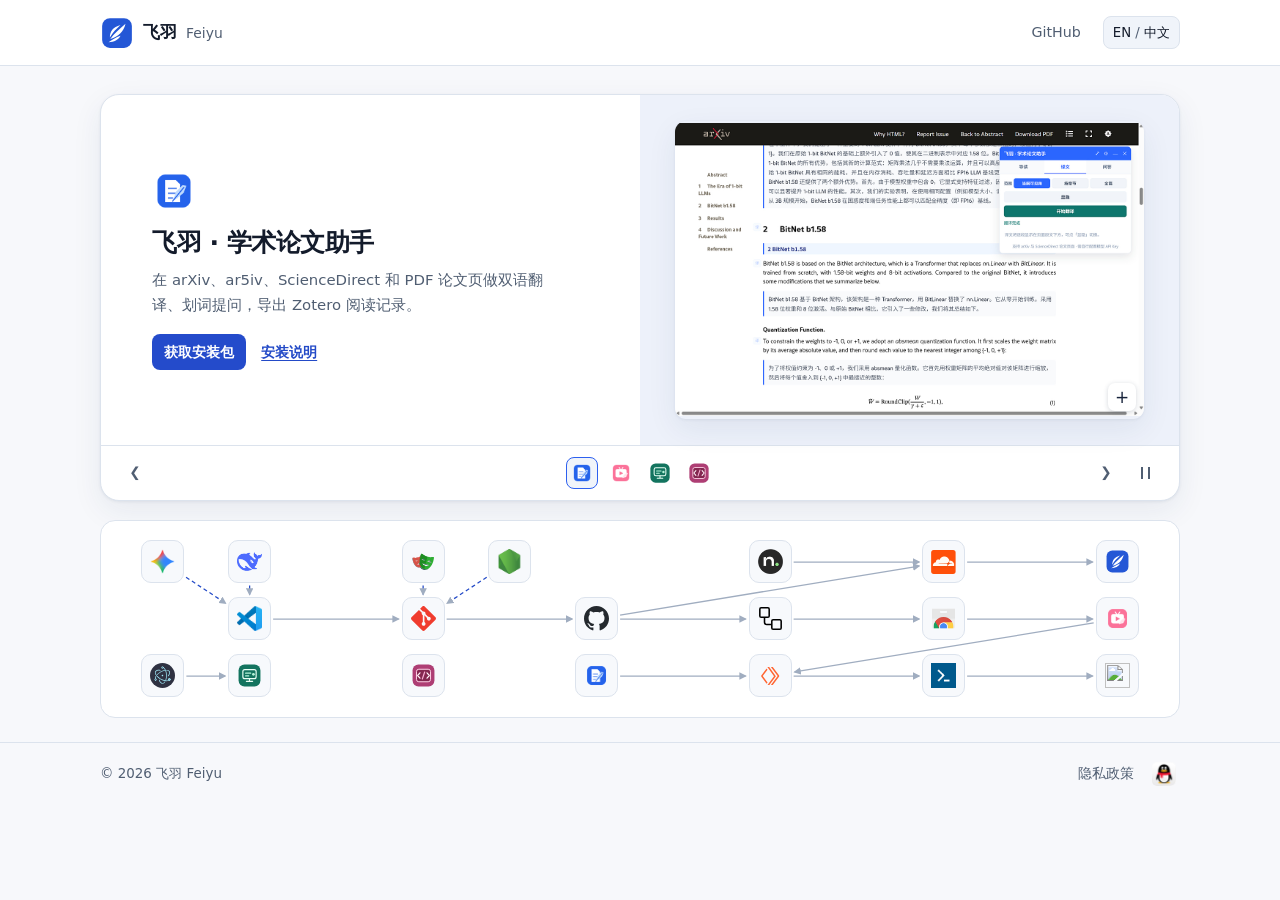
==== commit 6785bd36: "feat: 更新官网运行图与研发连线 在轮播中使用论文、桌面和脚本的实际运行界面，区分桌面、脚本和官网图标。简化导航，移除 Google Search Console 和 Google Cloud 节" ====
--- a/index.html
+++ b/index.html
@@ -17,8 +17,6 @@
         <span>飞羽 <span class="brand-latin">Feiyu</span></span>
       </a>
       <nav aria-label="主导航" data-en-label="Main navigation">
-        <a href="#products" data-en="Products">产品</a>
-        <a href="#technology" data-en="Technology">技术</a>
         <a class="header-github" href="https://github.com/yangfei-c/feiyu-site" target="_blank" rel="noopener">GitHub</a>
         <button class="language" type="button" id="language" aria-label="Switch to English" hidden>EN <span aria-hidden="true">/</span> 中文</button>
       </nav>
@@ -41,7 +39,7 @@
         </div>
         <div class="slide-media paper-media">
           <a class="preview" href="/assets/products/paper-translation.jpg" data-preview data-caption="双语翻译运行截图" data-en-caption="Bilingual translation in use" aria-label="双语翻译运行截图" data-en-label="Bilingual translation in use">
-            <img src="/assets/products/paper-promo.jpg" width="440" height="280" fetchpriority="high" alt="飞羽学术论文助手宣传图" data-en-alt="Feiyu Paper Assistant promotional artwork">
+            <img src="/assets/products/paper-translation.jpg" width="1280" height="800" fetchpriority="high" alt="arXiv 论文里的原文、中文译文和飞羽助手面板" data-en-alt="Original paper text, Chinese translation, and the Feiyu side panel">
             <span class="zoom" aria-hidden="true">+</span>
           </a>
         </div>
@@ -65,24 +63,24 @@
       </article>
       <article class="slide" id="slide-desktop" aria-labelledby="title-desktop" hidden>
         <div class="product-copy">
-          <img class="product-icon" src="/assets/products/desktop-icon.png" width="44" height="44" alt="">
+          <img class="product-icon" src="/assets/products/desktop-assistant.svg" width="44" height="44" alt="">
           <h2 id="title-desktop" data-en="Feiyu Desktop AI Assistant">飞羽 · 桌面 AI 助手</h2>
           <p data-en="Ask from a floating Windows prompt bar. Paste an image or capture the current window.">在 Windows 置顶悬浮栏里提问。粘贴图片或截取当前窗口，即可围绕画面提问。</p>
           <div class="actions">
             <a class="button" href="https://github.com/yangfei-c/feiyu-desktop#启动和打包" target="_blank" rel="noopener" data-en="Windows setup">Windows 使用说明</a>
-            <a class="text-link" href="/assets/products/desktop-settings.png" data-preview data-caption="桌面助手设置" data-en-caption="Feiyu Desktop settings" data-en="View settings">查看设置</a>
+            <a class="text-link" href="/assets/products/desktop-current.png" data-preview data-caption="桌面助手设置" data-en-caption="Feiyu Desktop settings" data-en="View settings">查看设置</a>
           </div>
         </div>
         <div class="slide-media desktop-media">
-          <a class="preview" href="/assets/products/desktop-composer.png" data-preview data-caption="Windows 桌面悬浮提问栏" data-en-caption="Floating prompt bar on Windows" aria-label="Windows 桌面悬浮提问栏" data-en-label="Floating prompt bar on Windows">
-            <img src="/assets/products/desktop-composer.png" width="685" height="83" loading="lazy" alt="飞羽 Windows 悬浮提问栏" data-en-alt="Feiyu floating prompt bar on Windows">
+          <a class="preview" href="/assets/products/desktop-current.png" data-preview data-caption="当前桌面助手界面" data-en-caption="Current Windows desktop assistant" aria-label="当前桌面助手界面" data-en-label="Current Windows desktop assistant">
+            <img src="/assets/products/desktop-current.png" width="677" height="657" loading="lazy" alt="飞羽桌面助手的薄荷绿悬浮栏与设置页" data-en-alt="Feiyu Desktop with its mint-colored floating bar and settings">
             <span class="zoom" aria-hidden="true">+</span>
           </a>
         </div>
       </article>
       <article class="slide" id="slide-scripts" aria-labelledby="title-scripts" hidden>
         <div class="product-copy">
-          <img class="product-icon" src="/assets/official/scriptcat.png" width="44" height="44" alt="">
+          <img class="product-icon" src="/assets/products/userscripts.svg" width="44" height="44" alt="">
           <h2 id="title-scripts" data-en="Feiyu Userscripts">飞羽脚本集</h2>
           <p data-en="Find and install Feiyu userscripts through ScriptCat.">飞羽的用户脚本通过脚本猫浏览和安装。</p>
           <div class="actions">
@@ -91,7 +89,10 @@
           </div>
         </div>
         <div class="slide-media scripts-media">
-          <img src="/assets/official/scriptcat.png" width="128" height="128" loading="lazy" alt="ScriptCat 脚本猫图标" data-en-alt="ScriptCat logo">
+          <a class="preview" href="/assets/products/userscripts-preview.png" data-preview data-caption="飞羽脚本运行界面" data-en-caption="Feiyu userscript in use" aria-label="放大飞羽脚本运行截图" data-en-label="Enlarge the Feiyu userscript screenshot">
+            <img src="/assets/products/userscripts-preview.png" width="1741" height="905" loading="lazy" alt="B 站页面右侧的飞羽脚本状态面板" data-en-alt="Feiyu userscript panel on the right side of a Bilibili page">
+            <span class="zoom" aria-hidden="true">+</span>
+          </a>
         </div>
       </article>
       </div>
@@ -100,8 +101,8 @@
         <div class="picker" aria-label="选择产品" data-en-label="Choose a product">
           <button class="control pick" type="button" data-slide="paper" aria-controls="slide-paper" aria-pressed="false" aria-label="飞羽 · 学术论文助手" data-en-label="Feiyu Paper Assistant"><img src="/assets/products/paper-icon.png" width="22" height="22" alt=""></button>
           <button class="control pick" type="button" data-slide="video" aria-controls="slide-video" aria-pressed="false" aria-label="飞羽 · B站学习助手" data-en-label="Feiyu Bilibili Study Assistant"><img src="/assets/products/bilibili-icon.png" width="22" height="22" alt=""></button>
-          <button class="control pick" type="button" data-slide="desktop" aria-controls="slide-desktop" aria-pressed="false" aria-label="飞羽 · 桌面 AI 助手" data-en-label="Feiyu Desktop AI Assistant"><img src="/assets/products/desktop-icon.png" width="22" height="22" alt=""></button>
-          <button class="control pick" type="button" data-slide="scripts" aria-controls="slide-scripts" aria-pressed="false" aria-label="飞羽脚本集" data-en-label="Feiyu Userscripts"><img src="/assets/official/scriptcat.png" width="22" height="22" alt=""></button>
+          <button class="control pick" type="button" data-slide="desktop" aria-controls="slide-desktop" aria-pressed="false" aria-label="飞羽 · 桌面 AI 助手" data-en-label="Feiyu Desktop AI Assistant"><img src="/assets/products/desktop-assistant.svg" width="22" height="22" alt=""></button>
+          <button class="control pick" type="button" data-slide="scripts" aria-controls="slide-scripts" aria-pressed="false" aria-label="飞羽脚本集" data-en-label="Feiyu Userscripts"><img src="/assets/products/userscripts.svg" width="22" height="22" alt=""></button>
         </div>
         <div class="carousel-end">
           <button class="control arrow" type="button" id="next" aria-label="下一个产品" data-en-label="Next product"><span aria-hidden="true">❯</span></button>
--- a/site.css
+++ b/site.css
@@ -149,17 +149,19 @@
 .preview {
   display: grid;
   place-items: center;
-  width: min(100%, 440px);
+  width: min(100%, 480px);
   aspect-ratio: 11 / 7;
   position: relative;
   border-radius: 11px;
   overflow: hidden;
   color: var(--blue);
 }
-.preview > img { display: block; width: 100%; height: 100%; object-fit: contain; }
-.paper-media .preview, .video-media .preview { box-shadow: var(--shadow); }
+.preview > img { position: absolute; inset: 0; display: block; width: 100%; height: 100%; object-fit: contain; }
+.paper-media .preview, .video-media .preview, .scripts-media .preview { box-shadow: var(--shadow); }
+.desktop-media .preview { width: min(100%, 317px); aspect-ratio: 677 / 657; }
 .desktop-media .preview img { filter: drop-shadow(0 7px 9px #14284630); }
-.scripts-media > img { width: clamp(85px, 18vw, 120px); height: auto; }
+.scripts-media .preview { aspect-ratio: 1.66; }
+.scripts-media .preview img { inset: 0 0 auto auto; width: 146%; height: auto; }
 .zoom {
   display: grid;
   place-items: center;
@@ -233,7 +235,7 @@
 }
 #connections { position: absolute; inset: 0; width: 100%; height: 100%; pointer-events: none; overflow: visible; }
 #connections line { stroke: var(--track); stroke-width: 1.25; }
-#connections line.authorization { stroke-dasharray: 3 3; }
+#connections line.development { stroke-dasharray: 4 3; stroke: var(--blue); }
 #connections marker path { fill: var(--track); }
 .tech-node {
   grid-column: var(--col);
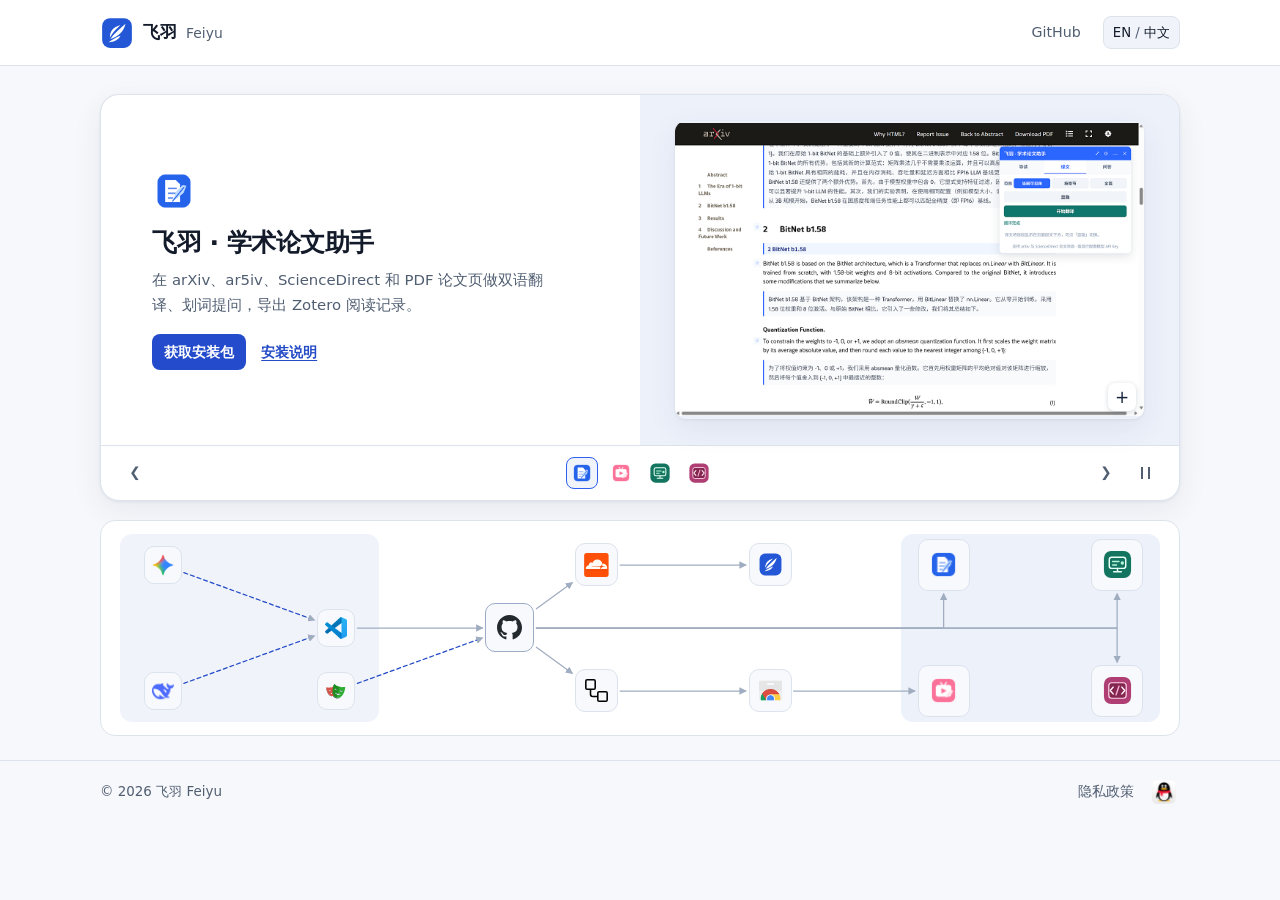
==== commit e52e21d6: "feat: 展示 B 站每日经验助手及项目路线 在首页和图标提示中使用脚本实际名称与主要功能，从 GitHub 分支连接至项目节点。" ====
--- a/index.html
+++ b/index.html
@@ -81,16 +81,16 @@
       <article class="slide" id="slide-scripts" aria-labelledby="title-scripts" hidden>
         <div class="product-copy">
           <img class="product-icon" src="/assets/products/userscripts.svg" width="44" height="44" alt="">
-          <h2 id="title-scripts" data-en="Feiyu Userscripts">飞羽脚本集</h2>
-          <p data-en="Find and install Feiyu userscripts through ScriptCat.">飞羽的用户脚本通过脚本猫浏览和安装。</p>
+          <h2 id="title-scripts" data-en="Feiyu · Bilibili Daily XP Assistant">飞羽 · B 站每日经验助手</h2>
+          <p data-en="See the status of daily watch, share and coin tasks and track your progress toward the next level.">查看每日观看、分享和投币任务的状态，了解离下一级还有多少经验。</p>
           <div class="actions">
-            <a class="button" href="https://scriptcat.org/zh-CN" target="_blank" rel="noopener" data-en="Open ScriptCat">前往脚本猫</a>
-            <a class="text-link" href="https://github.com/yangfei-c/feiyu-userscripts" target="_blank" rel="noopener" data-en="Project overview">项目说明</a>
+            <a class="button" href="https://github.com/yangfei-c/feiyu-userscripts" target="_blank" rel="noopener" data-en="Project overview">项目说明</a>
+            <a class="text-link" href="https://scriptcat.org/zh-CN" target="_blank" rel="noopener" data-en="Open ScriptCat">前往脚本猫</a>
           </div>
         </div>
         <div class="slide-media scripts-media">
-          <a class="preview" href="/assets/products/userscripts-preview.png" data-preview data-caption="飞羽脚本运行界面" data-en-caption="Feiyu userscript in use" aria-label="放大飞羽脚本运行截图" data-en-label="Enlarge the Feiyu userscript screenshot">
-            <img src="/assets/products/userscripts-preview.png" width="1741" height="905" loading="lazy" alt="B 站页面右侧的飞羽脚本状态面板" data-en-alt="Feiyu userscript panel on the right side of a Bilibili page">
+          <a class="preview" href="/assets/products/userscripts-preview.png" data-preview data-caption="B 站每日经验助手运行截图" data-en-caption="Bilibili Daily XP Assistant in use" aria-label="放大 B 站每日经验助手运行截图" data-en-label="Enlarge the Bilibili Daily XP Assistant screenshot">
+            <img src="/assets/products/userscripts-preview.png" width="1741" height="905" loading="lazy" alt="B 站页面右侧的每日经验与任务状态面板" data-en-alt="Daily XP and task status panel on the right side of a Bilibili page">
             <span class="zoom" aria-hidden="true">+</span>
           </a>
         </div>
@@ -102,7 +102,7 @@
           <button class="control pick" type="button" data-slide="paper" aria-controls="slide-paper" aria-pressed="false" aria-label="飞羽 · 学术论文助手" data-en-label="Feiyu Paper Assistant"><img src="/assets/products/paper-icon.png" width="22" height="22" alt=""></button>
           <button class="control pick" type="button" data-slide="video" aria-controls="slide-video" aria-pressed="false" aria-label="飞羽 · B站学习助手" data-en-label="Feiyu Bilibili Study Assistant"><img src="/assets/products/bilibili-icon.png" width="22" height="22" alt=""></button>
           <button class="control pick" type="button" data-slide="desktop" aria-controls="slide-desktop" aria-pressed="false" aria-label="飞羽 · 桌面 AI 助手" data-en-label="Feiyu Desktop AI Assistant"><img src="/assets/products/desktop-assistant.svg" width="22" height="22" alt=""></button>
-          <button class="control pick" type="button" data-slide="scripts" aria-controls="slide-scripts" aria-pressed="false" aria-label="飞羽脚本集" data-en-label="Feiyu Userscripts"><img src="/assets/products/userscripts.svg" width="22" height="22" alt=""></button>
+          <button class="control pick" type="button" data-slide="scripts" aria-controls="slide-scripts" aria-pressed="false" aria-label="B 站每日经验助手" data-en-label="Bilibili Daily XP Assistant"><img src="/assets/products/userscripts.svg" width="22" height="22" alt=""></button>
         </div>
         <div class="carousel-end">
           <button class="control arrow" type="button" id="next" aria-label="下一个产品" data-en-label="Next product"><span aria-hidden="true">❯</span></button>
--- a/site.css
+++ b/site.css
@@ -224,7 +224,7 @@
   position: relative;
   display: grid;
   grid-template-columns: repeat(12, minmax(0, 1fr));
-  grid-auto-rows: 56px;
+  grid-auto-rows: 62px;
   align-items: center;
   justify-items: center;
   gap: 1px;
@@ -233,15 +233,30 @@
   border-radius: 15px;
   background: var(--surface);
 }
-#connections { position: absolute; inset: 0; width: 100%; height: 100%; pointer-events: none; overflow: visible; }
-#connections line { stroke: var(--track); stroke-width: 1.25; }
-#connections line.development { stroke-dasharray: 4 3; stroke: var(--blue); }
+.network::before, .network::after {
+  content: "";
+  align-self: stretch;
+  justify-self: stretch;
+  border-radius: 12px;
+  pointer-events: none;
+}
+.network::before {
+  grid-area: 1 / 1 / 4 / 4;
+  background: var(--soft);
+}
+.network::after {
+  grid-area: 1 / 10 / 4 / 13;
+  background: var(--paper);
+}
+#connections { position: absolute; inset: 0; z-index: 1; width: 100%; height: 100%; pointer-events: none; overflow: visible; }
+#connections polyline { fill: none; stroke: var(--track); stroke-width: 1.25; stroke-linecap: round; stroke-linejoin: round; }
+#connections polyline.development { stroke-dasharray: 4 3; stroke: var(--blue); }
 #connections marker path { fill: var(--track); }
 .tech-node {
   grid-column: var(--col);
   grid-row: var(--row);
   position: relative;
-  z-index: 1;
+  z-index: 2;
   display: grid;
   place-items: center;
   width: 43px;
@@ -253,6 +268,11 @@
 }
 .tech-node:hover, .tech-node:focus-visible { border-color: #6180d1; background: #edf2ff; }
 .tech-node img { display: block; width: 25px; height: 25px; object-fit: contain; }
+.tech-node[data-zone="development"] { width: 38px; height: 38px; }
+.tech-node[data-zone="development"] img { width: 22px; height: 22px; }
+.tech-node[data-tech="github"] { width: 49px; height: 49px; border-color: #9cacc7; }
+.tech-node[data-zone="product"] { width: 52px; height: 52px; }
+.tech-node[data-zone="product"] img { width: 31px; height: 31px; }
 .tooltip {
   position: fixed;
   z-index: 5;
@@ -314,6 +334,8 @@
   .shell { width: calc(100% - 36px); }
   nav { gap: 15px; }
   .network { grid-template-columns: repeat(6, minmax(0, 1fr)); }
+  .network::before { grid-area: 1 / 1 / 3 / 4; }
+  .network::after { grid-area: 5 / 1 / 7 / 7; }
   .tech-node { grid-column: var(--narrow-col); grid-row: var(--narrow-row); }
 }
 @media (max-width: 550px) {
@@ -335,6 +357,11 @@
   .network { padding: 10px 8px; grid-auto-rows: 47px; }
   .tech-node { width: 36px; height: 36px; }
   .tech-node img { width: 22px; height: 22px; }
+  .tech-node[data-zone="development"] { width: 34px; height: 34px; }
+  .tech-node[data-zone="development"] img { width: 20px; height: 20px; }
+  .tech-node[data-tech="github"] { width: 40px; height: 40px; }
+  .tech-node[data-zone="product"] { width: 42px; height: 42px; }
+  .tech-node[data-zone="product"] img { width: 25px; height: 25px; }
   .footer-inner { gap: 8px; }
 }
 @media (max-width: 350px) {
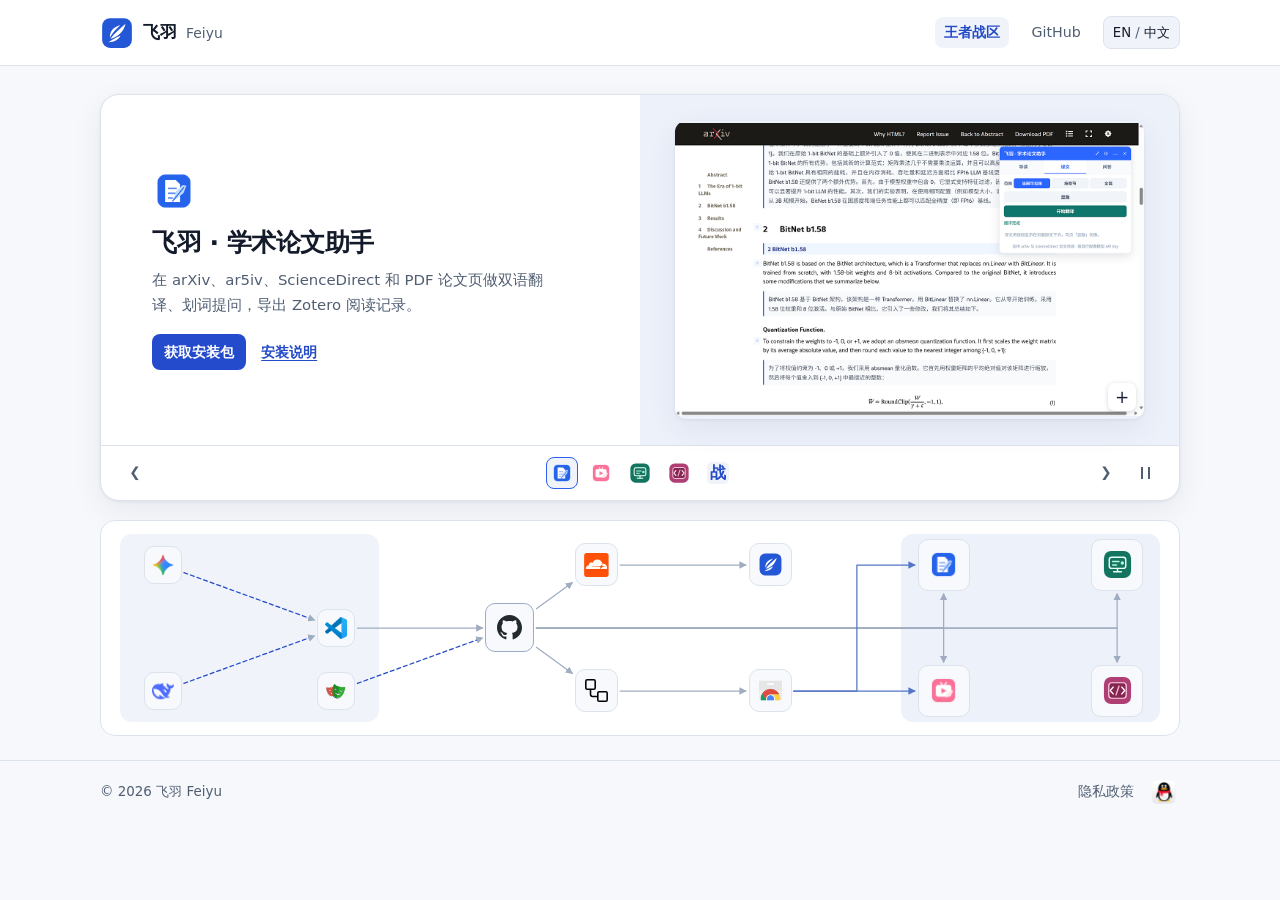
==== commit c29c01b7: "feat: 添加飞羽王者战区战力查询" ====
--- a/index.html
+++ b/index.html
@@ -17,6 +17,7 @@
         <span>飞羽 <span class="brand-latin">Feiyu</span></span>
       </a>
       <nav aria-label="主导航" data-en-label="Main navigation">
+        <a class="header-wzry" href="/tools/wzry/" data-en="Honor of Kings">王者战区</a>
         <a class="header-github" href="https://github.com/yangfei-c/feiyu-site" target="_blank" rel="noopener">GitHub</a>
         <button class="language" type="button" id="language" aria-label="Switch to English" hidden>EN <span aria-hidden="true">/</span> 中文</button>
       </nav>
@@ -95,6 +96,29 @@
           </a>
         </div>
       </article>
+      <article class="slide" id="slide-wzry" aria-labelledby="title-wzry" hidden>
+        <div class="product-copy">
+          <span class="product-icon wzry-mark" aria-hidden="true">战</span>
+          <h2 id="title-wzry" data-en="Feiyu · Honor of Kings Power Lookup">飞羽 · 王者战区</h2>
+          <p data-en="Compare regional hero power thresholds and see how many points you need.">查询王者荣耀英雄的省标、市标和区县标门槛，看看自己还差多少战力。</p>
+          <div class="actions">
+            <a class="button" href="/tools/wzry/" data-en="Open power lookup">在线查询</a>
+            <span class="wzry-example-caption" data-en="For phones and computers">手机与电脑均可使用</span>
+          </div>
+        </div>
+        <div class="slide-media wzry-media">
+          <div class="wzry-example">
+            <h3 data-en="Lady Sun · Android QQ">孙尚香 · 安卓 QQ</h3>
+            <p class="wzry-example-caption" data-en="Example thresholds · Nov 18, 2026">战区门槛示例 · 2026 年 11 月 18 日</p>
+            <dl>
+              <div><dt><small data-en="Province">省标</small><span data-en="Tianjin">天津市</span></dt><dd>9,497</dd></div>
+              <div><dt><small data-en="City">市标</small><span data-en="Jiayuguan">嘉峪关市</span></dt><dd>5,800</dd></div>
+              <div><dt><small data-en="District">区县标</small><span data-en="Pinggui District">平桂区</span></dt><dd>2,092</dd></div>
+            </dl>
+            <p class="wzry-example-delta" data-en="At 2,000 points, you are 92 points short of Pinggui District's threshold.">战力 2,000 分 · 距平桂区参考门槛还差 92 分</p>
+          </div>
+        </div>
+      </article>
       </div>
       <div class="carousel-controls" id="carouselControls" hidden>
         <button class="control arrow" type="button" id="previous" aria-label="上一个产品" data-en-label="Previous product"><span aria-hidden="true">❮</span></button>
@@ -103,6 +127,7 @@
           <button class="control pick" type="button" data-slide="video" aria-controls="slide-video" aria-pressed="false" aria-label="飞羽 · B站学习助手" data-en-label="Feiyu Bilibili Study Assistant"><img src="/assets/products/bilibili-icon.png" width="22" height="22" alt=""></button>
           <button class="control pick" type="button" data-slide="desktop" aria-controls="slide-desktop" aria-pressed="false" aria-label="飞羽 · 桌面 AI 助手" data-en-label="Feiyu Desktop AI Assistant"><img src="/assets/products/desktop-assistant.svg" width="22" height="22" alt=""></button>
           <button class="control pick" type="button" data-slide="scripts" aria-controls="slide-scripts" aria-pressed="false" aria-label="B 站每日经验助手" data-en-label="Bilibili Daily XP Assistant"><img src="/assets/products/userscripts.svg" width="22" height="22" alt=""></button>
+          <button class="control pick" type="button" data-slide="wzry" aria-controls="slide-wzry" aria-pressed="false" aria-label="飞羽 · 王者战区" data-en-label="Feiyu · Honor of Kings Power Lookup"><span class="wzry-mark" aria-hidden="true">战</span></button>
         </div>
         <div class="carousel-end">
           <button class="control arrow" type="button" id="next" aria-label="下一个产品" data-en-label="Next product"><span aria-hidden="true">❯</span></button>
--- a/site.css
+++ b/site.css
@@ -14,6 +14,7 @@
   --desktop: #e8eff9;
   --scripts: #edf4fa;
   --track: #a0adc0;
+  --store-track: #5576c7;
   --shadow: 0 10px 30px #18345b13, 0 1px 3px #18345b12;
 }
 @media (prefers-color-scheme: dark) {
@@ -33,6 +34,7 @@
     --desktop: #25344d;
     --scripts: #29374b;
     --track: #74849c;
+    --store-track: #8aa9f2;
     --shadow: 0 14px 36px #080a1460, 0 1px 3px #0004;
   }
 }
@@ -84,6 +86,7 @@
 nav, .footer-inner > div { display: flex; align-items: center; gap: 22px; }
 nav a, .footer-inner a { color: var(--muted); font-size: .89rem; text-decoration: none; }
 nav a:hover, .footer-inner a:hover { text-decoration: underline; text-underline-offset: 3px; }
+nav .header-wzry { padding: 4px 9px; border-radius: 8px; background: var(--soft); color: var(--blue); font-weight: 650; }
 .language {
   background: var(--soft);
   color: var(--ink);
@@ -146,6 +149,19 @@
 .video-media { background: var(--video); }
 .desktop-media { background: var(--desktop); }
 .scripts-media { background: var(--scripts); }
+.wzry-media { background: var(--desktop); }
+.wzry-mark { background: var(--soft); color: var(--blue); font-weight: 750; }
+.product-icon.wzry-mark { display: grid; place-items: center; font-size: 1.38rem; width: 44px; height: 44px; }
+.pick .wzry-mark { border-radius: 5px; width: 22px; line-height: 22px; }
+.wzry-example { width: min(100%, 480px); padding: 15px 17px; border: 1px solid var(--line); border-radius: 11px; background: var(--surface); box-shadow: var(--shadow); }
+.wzry-example h3 { margin: 0; line-height: 1.35; font-size: 1rem; }
+.wzry-example-caption { color: var(--muted); font-size: .82rem; }
+.wzry-example dl { margin: 8px 0; font-size: .89rem; }
+.wzry-example dl div { display: flex; align-items: baseline; justify-content: space-between; gap: 8px; padding-block: 5px; border-top: 1px solid var(--line); }
+.wzry-example dt { display: flex; align-items: baseline; gap: 8px; }
+.wzry-example dt small { min-width: 3em; color: var(--muted); font-size: .76rem; }
+.wzry-example dd { margin: 0; font-weight: 650; font-variant-numeric: tabular-nums; }
+.wzry-example-delta { padding: 5px 8px; border-radius: 6px; background: var(--soft); color: var(--blue); font-size: .81rem; }
 .preview {
   display: grid;
   place-items: center;
@@ -251,7 +267,9 @@
 #connections { position: absolute; inset: 0; z-index: 1; width: 100%; height: 100%; pointer-events: none; overflow: visible; }
 #connections polyline { fill: none; stroke: var(--track); stroke-width: 1.25; stroke-linecap: round; stroke-linejoin: round; }
 #connections polyline.development { stroke-dasharray: 4 3; stroke: var(--blue); }
+#connections polyline.store { stroke: var(--store-track); }
 #connections marker path { fill: var(--track); }
+#connections #networkStoreArrow path { fill: var(--store-track); }
 .tech-node {
   grid-column: var(--col);
   grid-row: var(--row);
@@ -348,6 +366,7 @@
   .slide { grid-template-columns: 1fr; min-height: 0; }
   .product-copy { padding: 18px 19px; }
   .product-icon { width: 35px; height: 35px; margin-bottom: 9px; }
+  .product-icon.wzry-mark { width: 35px; height: 35px; }
   .actions { margin-top: 12px; }
   .slide-media { min-height: 165px; padding: 10px 12px; border-radius: 0; }
   .preview { max-height: 222px; }
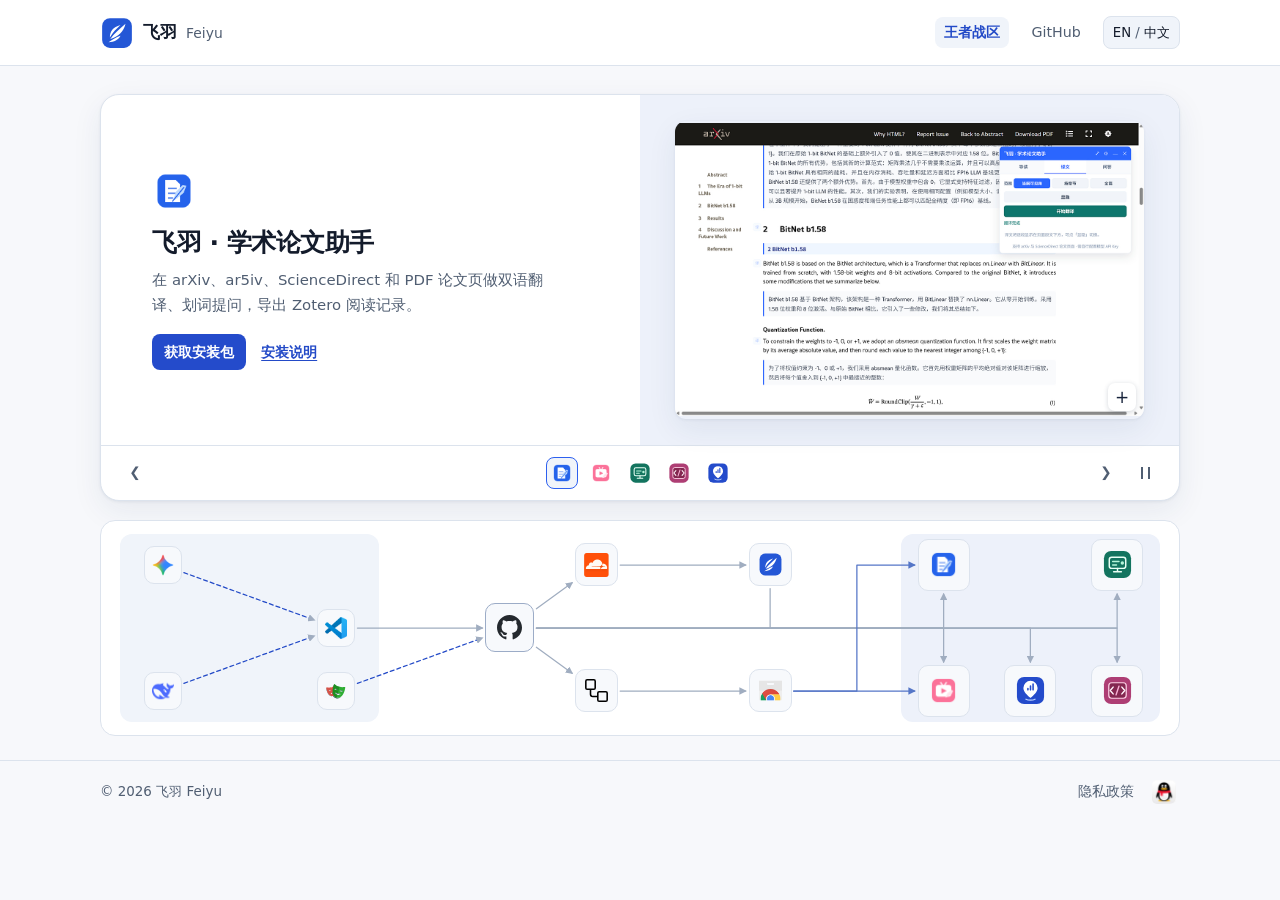
==== commit 93450d4c: "完善王者战区图标与地区归属" ====
--- a/index.html
+++ b/index.html
@@ -5,8 +5,8 @@
   <meta name="viewport" content="width=device-width, initial-scale=1">
   <meta name="description" content="飞羽为论文阅读、B 站学习和 Windows 桌面提供轻量 AI 工具。">
   <link rel="icon" type="image/svg+xml" href="/favicon.svg">
-  <link rel="stylesheet" href="/site.css">
-  <script src="/site.js" defer></script>
+  <link rel="stylesheet" href="/site.css?v=wzry-regions">
+  <script src="/site.js?v=wzry-regions" defer></script>
   <title>飞羽 Feiyu</title>
 </head>
 <body>
@@ -98,7 +98,7 @@
       </article>
       <article class="slide" id="slide-wzry" aria-labelledby="title-wzry" hidden>
         <div class="product-copy">
-          <span class="product-icon wzry-mark" aria-hidden="true">战</span>
+          <img class="product-icon" src="/assets/products/wzry.svg" width="44" height="44" alt="">
           <h2 id="title-wzry" data-en="Feiyu · Honor of Kings Power Lookup">飞羽 · 王者战区</h2>
           <p data-en="Compare regional hero power thresholds and see how many points you need.">查询王者荣耀英雄的省标、市标和区县标门槛，看看自己还差多少战力。</p>
           <div class="actions">
@@ -113,7 +113,7 @@
             <dl>
               <div><dt><small data-en="Province">省标</small><span data-en="Tianjin">天津市</span></dt><dd>9,497</dd></div>
               <div><dt><small data-en="City">市标</small><span data-en="Jiayuguan">嘉峪关市</span></dt><dd>5,800</dd></div>
-              <div><dt><small data-en="District">区县标</small><span data-en="Pinggui District">平桂区</span></dt><dd>2,092</dd></div>
+              <div><dt><small data-en="District">区县标</small><span data-en="Pinggui, Hezhou, Guangxi">广西贺州 · 平桂区</span></dt><dd>2,092</dd></div>
             </dl>
             <p class="wzry-example-delta" data-en="At 2,000 points, you are 92 points short of Pinggui District's threshold.">战力 2,000 分 · 距平桂区参考门槛还差 92 分</p>
           </div>
@@ -127,7 +127,7 @@
           <button class="control pick" type="button" data-slide="video" aria-controls="slide-video" aria-pressed="false" aria-label="飞羽 · B站学习助手" data-en-label="Feiyu Bilibili Study Assistant"><img src="/assets/products/bilibili-icon.png" width="22" height="22" alt=""></button>
           <button class="control pick" type="button" data-slide="desktop" aria-controls="slide-desktop" aria-pressed="false" aria-label="飞羽 · 桌面 AI 助手" data-en-label="Feiyu Desktop AI Assistant"><img src="/assets/products/desktop-assistant.svg" width="22" height="22" alt=""></button>
           <button class="control pick" type="button" data-slide="scripts" aria-controls="slide-scripts" aria-pressed="false" aria-label="B 站每日经验助手" data-en-label="Bilibili Daily XP Assistant"><img src="/assets/products/userscripts.svg" width="22" height="22" alt=""></button>
-          <button class="control pick" type="button" data-slide="wzry" aria-controls="slide-wzry" aria-pressed="false" aria-label="飞羽 · 王者战区" data-en-label="Feiyu · Honor of Kings Power Lookup"><span class="wzry-mark" aria-hidden="true">战</span></button>
+          <button class="control pick" type="button" data-slide="wzry" aria-controls="slide-wzry" aria-pressed="false" aria-label="飞羽 · 王者战区" data-en-label="Feiyu · Honor of Kings Power Lookup"><img src="/assets/products/wzry.svg" width="22" height="22" alt=""></button>
         </div>
         <div class="carousel-end">
           <button class="control arrow" type="button" id="next" aria-label="下一个产品" data-en-label="Next product"><span aria-hidden="true">❯</span></button>
--- a/site.css
+++ b/site.css
@@ -150,9 +150,6 @@
 .desktop-media { background: var(--desktop); }
 .scripts-media { background: var(--scripts); }
 .wzry-media { background: var(--desktop); }
-.wzry-mark { background: var(--soft); color: var(--blue); font-weight: 750; }
-.product-icon.wzry-mark { display: grid; place-items: center; font-size: 1.38rem; width: 44px; height: 44px; }
-.pick .wzry-mark { border-radius: 5px; width: 22px; line-height: 22px; }
 .wzry-example { width: min(100%, 480px); padding: 15px 17px; border: 1px solid var(--line); border-radius: 11px; background: var(--surface); box-shadow: var(--shadow); }
 .wzry-example h3 { margin: 0; line-height: 1.35; font-size: 1rem; }
 .wzry-example-caption { color: var(--muted); font-size: .82rem; }
@@ -366,7 +363,6 @@
   .slide { grid-template-columns: 1fr; min-height: 0; }
   .product-copy { padding: 18px 19px; }
   .product-icon { width: 35px; height: 35px; margin-bottom: 9px; }
-  .product-icon.wzry-mark { width: 35px; height: 35px; }
   .actions { margin-top: 12px; }
   .slide-media { min-height: 165px; padding: 10px 12px; border-radius: 0; }
   .preview { max-height: 222px; }
